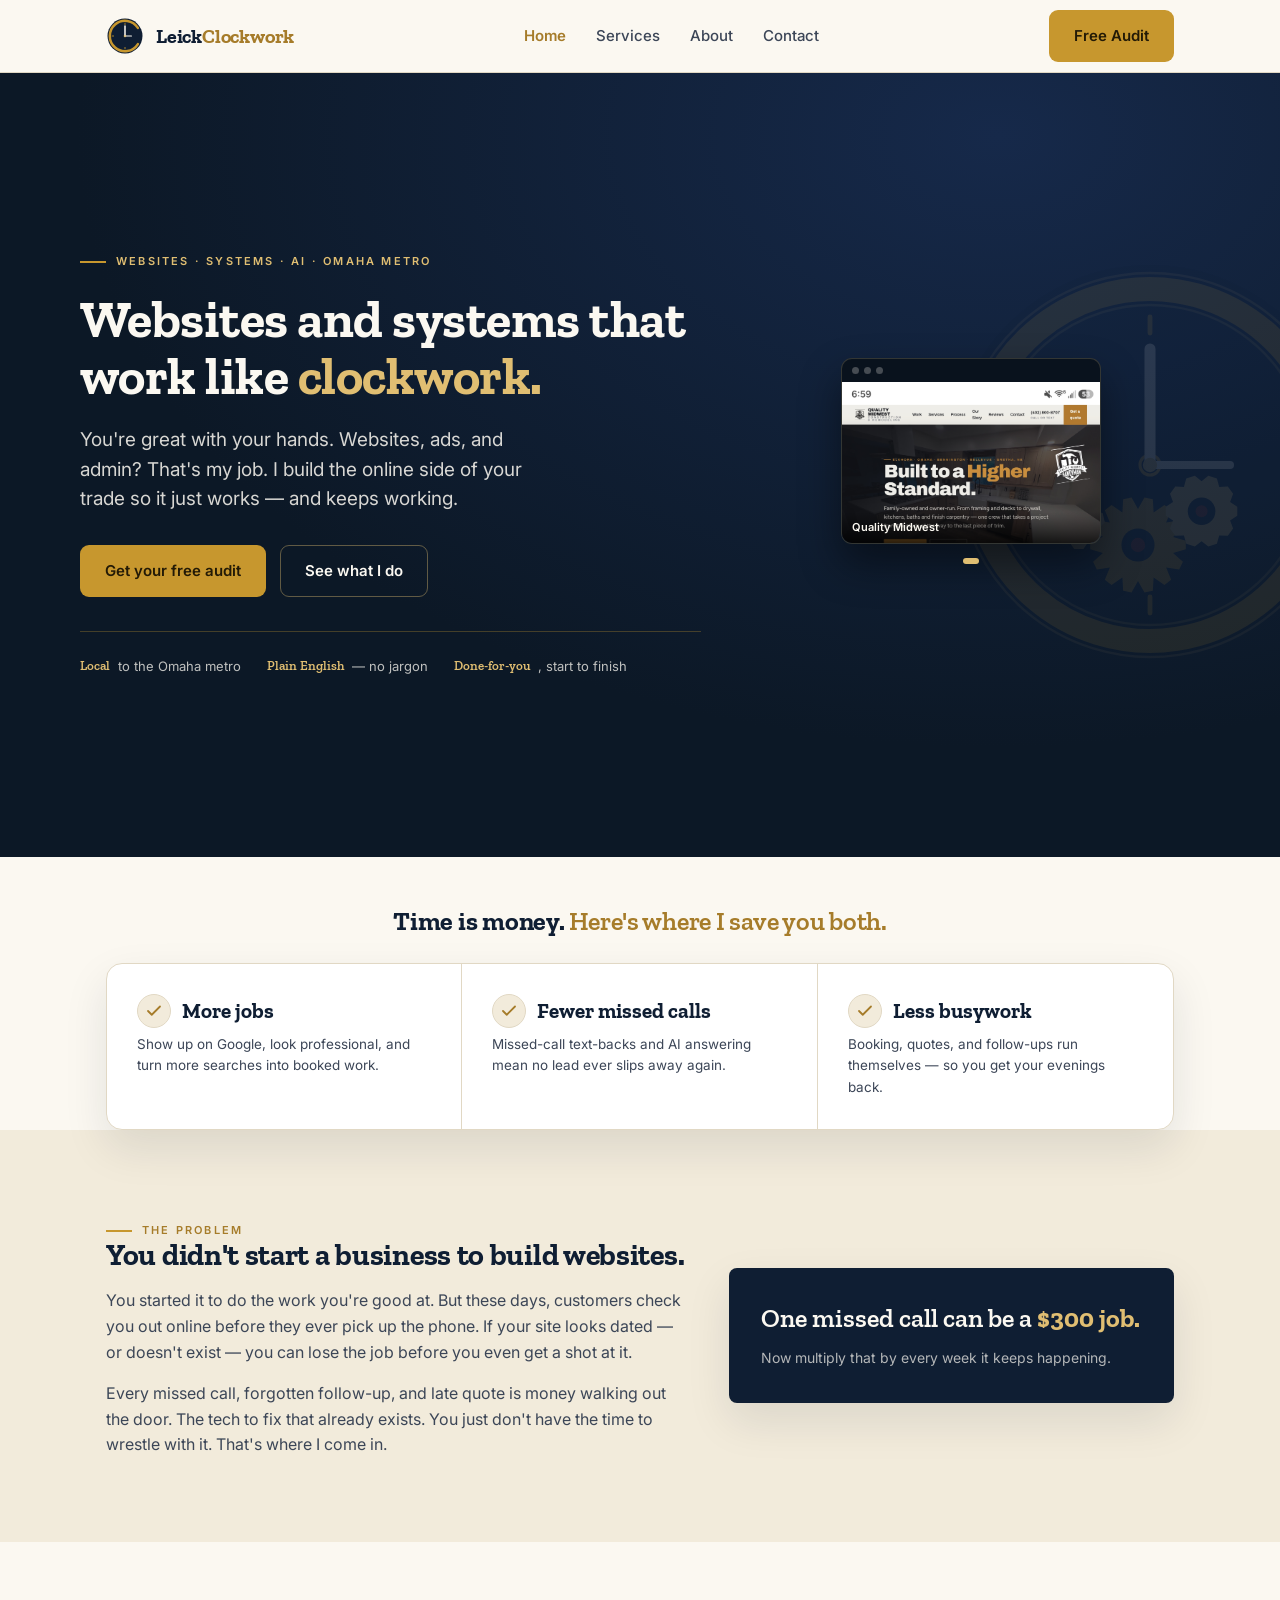
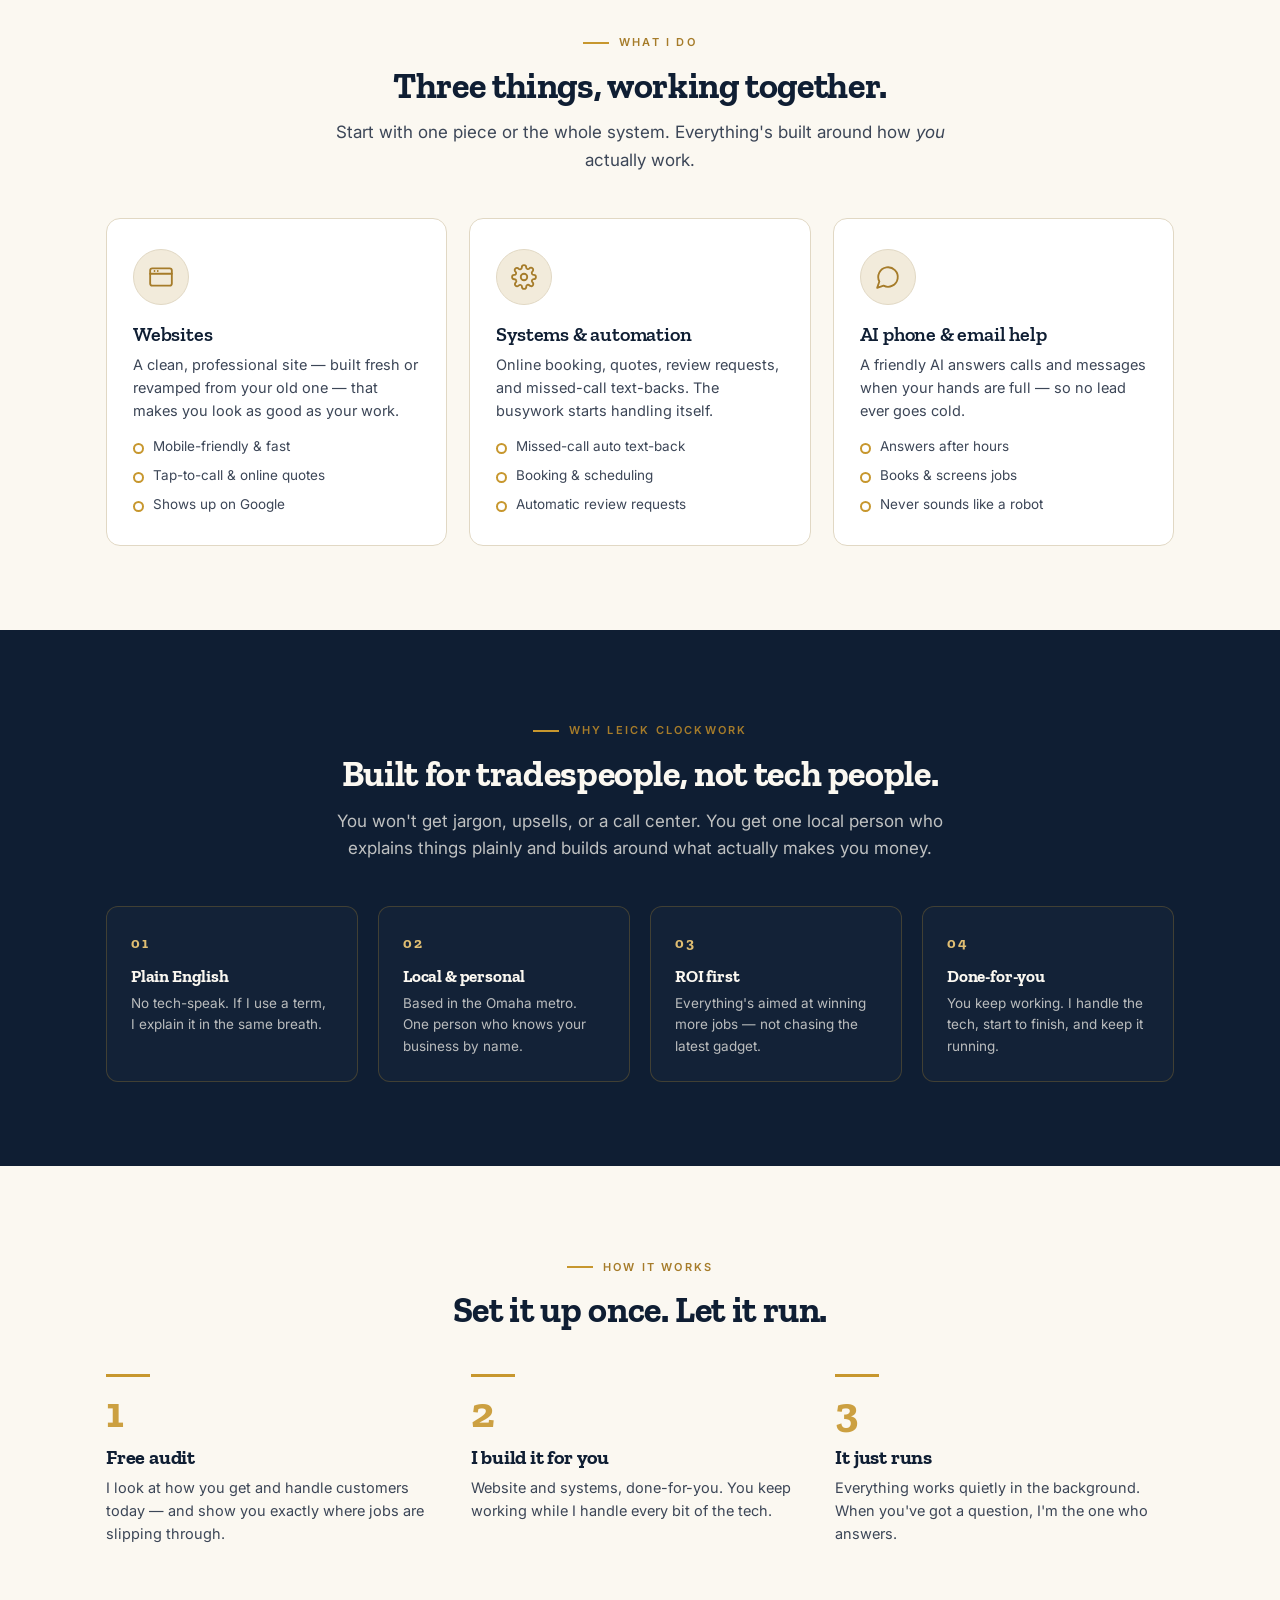
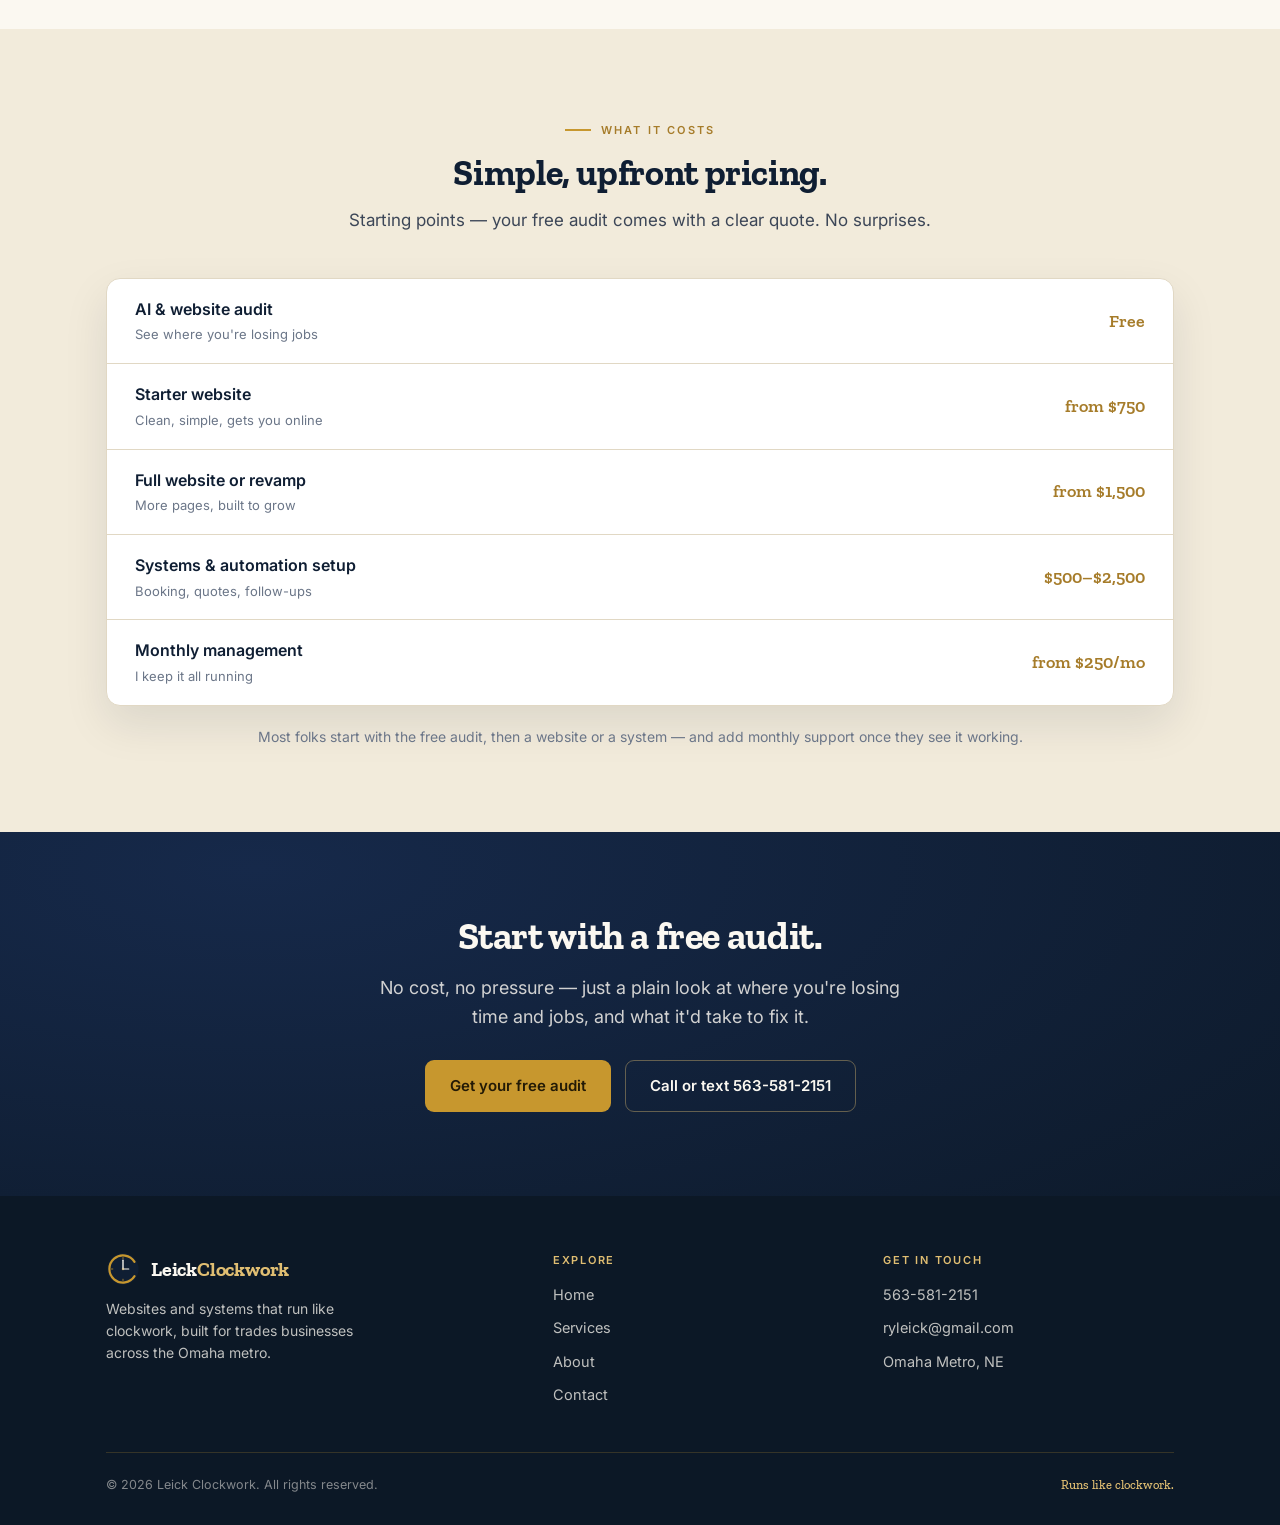
==== index.html @ 8d9da6e0 "Add hero portfolio carousel showcasing client sites" ====
<!DOCTYPE html>
<html lang="en">
<head>
<meta charset="UTF-8">
<meta name="viewport" content="width=device-width, initial-scale=1.0">
<title>Leick Clockwork — Websites & systems that run like clockwork | Omaha</title>
<meta name="description" content="Leick Clockwork builds and revamps websites and sets up simple systems that streamline how trades businesses run — so everything just works. Serving the Omaha metro.">
<link rel="preconnect" href="https://fonts.googleapis.com">
<link rel="preconnect" href="https://fonts.gstatic.com" crossorigin>
<link href="https://fonts.googleapis.com/css2?family=Zilla+Slab:wght@400;500;600;700&family=Inter:wght@400;500;600;700&display=swap" rel="stylesheet">
<link rel="icon" type="image/svg+xml" href="favicon.svg">
<link rel="stylesheet" href="styles.css">
</head>
<body>

<!-- HEADER -->
<header class="site-header">
  <div class="container nav">
    <a class="brand" href="index.html">
      <span data-logo="icon" data-size="38"></span>
      <span class="bname">Leick<em>Clockwork</em></span>
    </a>
    <nav class="nav-links">
      <a href="index.html" class="active">Home</a>
      <a href="services.html">Services</a>
      <a href="about.html">About</a>
      <a href="contact.html">Contact</a>
    </nav>
    <div class="nav-cta">
      <a href="contact.html" class="btn btn-brass">Free Audit</a>
      <button class="nav-toggle" aria-label="Menu"><span></span><span></span><span></span></button>
    </div>
  </div>
</header>

<!-- HERO -->
<section class="hero">
  <div class="bg-emblem" data-logo="emblem" data-size="440" data-spin></div>
  <div class="container hero-inner">
    <div class="hero-text">
      <span class="eyebrow">Websites · Systems · AI · Omaha Metro</span>
      <h1>Websites and systems that work like <b>clockwork.</b></h1>
      <p class="sub">You're great with your hands. Websites, ads, and admin? That's my job. I build the online side of your trade so it just works — and keeps working.</p>
      <div class="hero-cta">
        <a href="contact.html" class="btn btn-brass">Get your free audit</a>
        <a href="services.html" class="btn btn-ghost-lt">See what I do</a>
      </div>
      <div class="trust">
        <span class="t"><b>Local</b> to the Omaha metro</span>
        <span class="t"><b>Plain English</b> — no jargon</span>
        <span class="t"><b>Done-for-you</b>, start to finish</span>
      </div>
    </div>
    <div class="hero-visual">
      <div class="portfolio" id="portfolio">
        <div class="portfolio-frame">
          <div class="portfolio-bar"><i></i><i></i><i></i></div>
          <div class="portfolio-slides"></div>
        </div>
        <div class="portfolio-dots"></div>
      </div>
    </div>
  </div>
</section>

<!-- BENEFIT STRIP -->
<section class="benefits">
  <div class="container">
    <p class="benefits-tagline reveal">Time is money.<span> Here's where I save you both.</span></p>
    <div class="band reveal">
      <div class="benefit">
        <div class="bh"><span class="bi" data-ico="check"></span>More jobs</div>
        <p>Show up on Google, look professional, and turn more searches into booked work.</p>
      </div>
      <div class="benefit">
        <div class="bh"><span class="bi" data-ico="check"></span>Fewer missed calls</div>
        <p>Missed-call text-backs and AI answering mean no lead ever slips away again.</p>
      </div>
      <div class="benefit">
        <div class="bh"><span class="bi" data-ico="check"></span>Less busywork</div>
        <p>Booking, quotes, and follow-ups run themselves — so you get your evenings back.</p>
      </div>
    </div>
  </div>
</section>

<!-- PROBLEM -->
<section class="problem">
  <div class="container row">
    <div class="reveal">
      <span class="eyebrow">The problem</span>
      <h2>You didn't start a business to build websites.</h2>
      <p>You started it to do the work you're good at. But these days, customers check you out online before they ever pick up the phone. If your site looks dated — or doesn't exist — you can lose the job before you even get a shot at it.</p>
      <p>Every missed call, forgotten follow-up, and late quote is money walking out the door. The tech to fix that already exists. You just don't have the time to wrestle with it. That's where I come in.</p>
    </div>
    <div class="pull reveal">
      <div class="q">One missed call can be a <b>$300 job.</b></div>
      <div class="sub">Now multiply that by every week it keeps happening.</div>
    </div>
  </div>
</section>

<!-- SERVICES -->
<section>
  <div class="container">
    <div class="section-head center reveal">
      <span class="eyebrow">What I do</span>
      <h2>Three things, working together.</h2>
      <p>Start with one piece or the whole system. Everything's built around how <em>you</em> actually work.</p>
    </div>
    <div class="cards">
      <div class="card reveal">
        <div class="ico" data-ico="web"></div>
        <h3>Websites</h3>
        <p>A clean, professional site — built fresh or revamped from your old one — that makes you look as good as your work.</p>
        <ul><li>Mobile-friendly &amp; fast</li><li>Tap-to-call &amp; online quotes</li><li>Shows up on Google</li></ul>
      </div>
      <div class="card reveal">
        <div class="ico" data-ico="gear"></div>
        <h3>Systems &amp; automation</h3>
        <p>Online booking, quotes, review requests, and missed-call text-backs. The busywork starts handling itself.</p>
        <ul><li>Missed-call auto text-back</li><li>Booking &amp; scheduling</li><li>Automatic review requests</li></ul>
      </div>
      <div class="card reveal">
        <div class="ico" data-ico="chat"></div>
        <h3>AI phone &amp; email help</h3>
        <p>A friendly AI answers calls and messages when your hands are full — so no lead ever goes cold.</p>
        <ul><li>Answers after hours</li><li>Books &amp; screens jobs</li><li>Never sounds like a robot</li></ul>
      </div>
    </div>
  </div>
</section>

<!-- WHY -->
<section class="why">
  <div class="container">
    <div class="section-head center reveal">
      <span class="eyebrow">Why Leick Clockwork</span>
      <h2>Built for tradespeople, not tech people.</h2>
      <p>You won't get jargon, upsells, or a call center. You get one local person who explains things plainly and builds around what actually makes you money.</p>
    </div>
    <div class="why-grid">
      <div class="why-item reveal"><div class="n">01</div><h4>Plain English</h4><p>No tech-speak. If I use a term, I explain it in the same breath.</p></div>
      <div class="why-item reveal"><div class="n">02</div><h4>Local &amp; personal</h4><p>Based in the Omaha metro. One person who knows your business by name.</p></div>
      <div class="why-item reveal"><div class="n">03</div><h4>ROI first</h4><p>Everything's aimed at winning more jobs — not chasing the latest gadget.</p></div>
      <div class="why-item reveal"><div class="n">04</div><h4>Done-for-you</h4><p>You keep working. I handle the tech, start to finish, and keep it running.</p></div>
    </div>
  </div>
</section>

<!-- HOW IT WORKS -->
<section>
  <div class="container">
    <div class="section-head center reveal">
      <span class="eyebrow">How it works</span>
      <h2>Set it up once. Let it run.</h2>
    </div>
    <div class="steps">
      <div class="step reveal"><div class="n">1</div><h3>Free audit</h3><p>I look at how you get and handle customers today — and show you exactly where jobs are slipping through.</p></div>
      <div class="step reveal"><div class="n">2</div><h3>I build it for you</h3><p>Website and systems, done-for-you. You keep working while I handle every bit of the tech.</p></div>
      <div class="step reveal"><div class="n">3</div><h3>It just runs</h3><p>Everything works quietly in the background. When you've got a question, I'm the one who answers.</p></div>
    </div>
  </div>
</section>

<!-- PRICING TEASER -->
<section class="pricing">
  <div class="container">
    <div class="section-head center reveal">
      <span class="eyebrow">What it costs</span>
      <h2>Simple, upfront pricing.</h2>
      <p>Starting points — your free audit comes with a clear quote. No surprises.</p>
    </div>
    <div class="price-table reveal">
      <div class="price-row"><div class="pl">AI &amp; website audit<small>See where you're losing jobs</small></div><div class="pr free">Free</div></div>
      <div class="price-row"><div class="pl">Starter website<small>Clean, simple, gets you online</small></div><div class="pr">from $750</div></div>
      <div class="price-row"><div class="pl">Full website or revamp<small>More pages, built to grow</small></div><div class="pr">from $1,500</div></div>
      <div class="price-row"><div class="pl">Systems &amp; automation setup<small>Booking, quotes, follow-ups</small></div><div class="pr">$500–$2,500</div></div>
      <div class="price-row"><div class="pl">Monthly management<small>I keep it all running</small></div><div class="pr">from $250/mo</div></div>
    </div>
    <p class="price-note">Most folks start with the free audit, then a website or a system — and add monthly support once they see it working.</p>
  </div>
</section>

<!-- CTA -->
<section class="cta-band">
  <div class="container">
    <h2>Start with a free audit.</h2>
    <p>No cost, no pressure — just a plain look at where you're losing time and jobs, and what it'd take to fix it.</p>
    <div class="btns">
      <a href="contact.html" class="btn btn-brass">Get your free audit</a>
      <a href="tel:5635812151" class="btn btn-ghost-lt">Call or text 563-581-2151</a>
    </div>
  </div>
</section>

<!-- FOOTER -->
<footer class="site-footer">
  <div class="container">
    <div class="footer-top">
      <div class="footer-brand">
        <div class="brand" style="gap:11px;"><span data-logo="icon" data-size="34"></span><span class="bname">Leick<em>Clockwork</em></span></div>
        <p>Websites and systems that run like clockwork, built for trades businesses across the Omaha metro.</p>
      </div>
      <div class="footer-col">
        <h5>Explore</h5>
        <a href="index.html">Home</a>
        <a href="services.html">Services</a>
        <a href="about.html">About</a>
        <a href="contact.html">Contact</a>
      </div>
      <div class="footer-col">
        <h5>Get in touch</h5>
        <a href="tel:5635812151">563-581-2151</a>
        <a href="mailto:ryleick@gmail.com">ryleick@gmail.com</a>
        <span class="fi">Omaha Metro, NE</span>
      </div>
    </div>
    <div class="footer-bottom">
      <span>© <span data-year></span> Leick Clockwork. All rights reserved.</span>
      <span class="tag">Runs like clockwork.</span>
    </div>
  </div>
</footer>

<script src="portfolio/portfolio-data.js"></script>
<script src="portfolio.js"></script>
<script src="brand.js"></script>
</body>
</html>
---- styles.css ----
/* ============================================================
   Leick Clockwork — site styles
   Navy + brass, watchmaking-inspired, warm and clear for trades
   ============================================================ */
:root{
  --ink:#0F1E33; --ink-2:#16294A; --ink-3:#0C1826;
  --brass:#C7972E; --brass-lt:#E0BE72; --brass-deep:#A67C2A;
  --paper:#FBF8F1; --paper-2:#F2EBDB; --paper-3:#EFE7D6;
  --line:#E1D8C4; --slate:#3C4657; --slate-2:#6B7688; --jewel:#8A2F2A;
  --maxw:1120px;
  --shadow:0 18px 44px rgba(15,30,51,.10);
}
*{box-sizing:border-box;margin:0;padding:0;}
html{scroll-behavior:smooth;}
body{
  font-family:'Inter',system-ui,-apple-system,sans-serif;
  color:var(--ink); background:var(--paper);
  -webkit-font-smoothing:antialiased; line-height:1.6;
}
a{color:inherit;text-decoration:none;}
img,svg{display:block;}
.container{max-width:var(--maxw);margin:0 auto;padding:0 26px;}

/* ---------- type ---------- */
h1,h2,h3,h4{font-family:'Zilla Slab',serif;letter-spacing:-.01em;line-height:1.1;color:var(--ink);}
.eyebrow{font-size:11px;font-weight:600;letter-spacing:.2em;text-transform:uppercase;color:var(--brass-deep);
  display:inline-flex;align-items:center;gap:10px;}
.eyebrow::before{content:"";width:26px;height:2px;background:var(--brass);}
.lead{font-size:18px;line-height:1.6;color:var(--slate);}

/* ---------- buttons ---------- */
.btn{display:inline-flex;align-items:center;gap:9px;font-family:'Inter',sans-serif;font-weight:600;font-size:15px;
  padding:13px 24px;border-radius:9px;cursor:pointer;border:1.5px solid transparent;transition:.16s;white-space:nowrap;}
.btn-brass{background:var(--brass);color:#231a06;}
.btn-brass:hover{background:var(--brass-lt);transform:translateY(-1px);}
.btn-ink{background:var(--ink);color:var(--paper);}
.btn-ink:hover{background:var(--ink-2);transform:translateY(-1px);}
.btn-ghost{background:transparent;border-color:var(--line);color:var(--ink);}
.btn-ghost:hover{border-color:var(--brass);color:var(--brass-deep);}
.btn-ghost-lt{background:transparent;border-color:rgba(224,190,114,.4);color:var(--paper);}
.btn-ghost-lt:hover{border-color:var(--brass);color:var(--brass-lt);}

/* ---------- header ---------- */
.site-header{position:sticky;top:0;z-index:100;background:rgba(251,248,241,.92);backdrop-filter:blur(10px);
  border-bottom:1px solid var(--line);}
.nav{display:flex;align-items:center;justify-content:space-between;height:72px;}
.brand{display:flex;align-items:center;gap:12px;}
.brand .bname{font-family:'Zilla Slab',serif;font-weight:700;font-size:20px;line-height:1;letter-spacing:-.01em;}
.brand .bname em{font-style:normal;color:var(--brass-deep);}
.nav-links{display:flex;align-items:center;gap:30px;}
.nav-links a{font-size:15px;font-weight:500;color:var(--slate);transition:.15s;}
.nav-links a:hover,.nav-links a.active{color:var(--ink);}
.nav-links a.active{color:var(--brass-deep);font-weight:600;}
.nav-cta{display:flex;align-items:center;gap:14px;}
.nav-toggle{display:none;background:none;border:none;cursor:pointer;padding:8px;}
.nav-toggle span{display:block;width:22px;height:2px;background:var(--ink);margin:4px 0;transition:.2s;}

/* ---------- hero ---------- */
.hero{background:radial-gradient(120% 130% at 78% 8%,var(--ink-2) 0%,var(--ink-3) 60%);color:var(--paper);position:relative;overflow:hidden;}
.hero .bg-emblem{position:absolute;right:-90px;top:50%;transform:translateY(-50%);opacity:.10;pointer-events:none;}
.hero-inner{position:relative;z-index:2;display:grid;grid-template-columns:1.15fr .85fr;gap:40px;align-items:center;
  padding:88px 0 96px;}
.hero .eyebrow{color:var(--brass-lt);}
.hero .eyebrow::before{background:var(--brass);}
.hero h1{color:var(--paper);font-size:52px;font-weight:700;margin:20px 0 0;}
.hero h1 b{color:var(--brass-lt);font-weight:700;}
.hero p.sub{font-size:19px;color:rgba(251,248,241,.85);margin-top:20px;max-width:460px;line-height:1.55;}
.hero .hero-cta{display:flex;gap:14px;margin-top:32px;flex-wrap:wrap;}
.hero .hero-visual{display:flex;justify-content:center;align-items:center;}
.hero .hero-visual .em{filter:drop-shadow(0 20px 40px rgba(0,0,0,.5));}
.hero .trust{margin-top:34px;display:flex;gap:26px;flex-wrap:wrap;padding-top:24px;border-top:1px solid rgba(199,151,46,.3);}
.hero .trust .t{font-size:13px;color:rgba(251,248,241,.75);display:flex;align-items:center;gap:8px;}
.hero .trust .t b{color:var(--brass-lt);font-family:'Zilla Slab',serif;font-weight:600;}

/* ---------- hero portfolio carousel ---------- */
.hero .portfolio{width:100%;max-width:260px;}
.hero .portfolio-frame{background:var(--ink-3);border-radius:11px;overflow:hidden;
  box-shadow:0 20px 40px rgba(0,0,0,.45);border:1px solid rgba(224,190,114,.18);}
.hero .portfolio-bar{display:flex;gap:5px;padding:8px 10px;background:rgba(0,0,0,.25);}
.hero .portfolio-bar i{width:7px;height:7px;border-radius:50%;background:rgba(251,248,241,.25);}
.hero .portfolio-slides{position:relative;aspect-ratio:16/10;background:var(--ink-2);}
.hero .portfolio-slide{position:absolute;inset:0;opacity:0;transition:opacity .9s ease;}
.hero .portfolio-slide.active{opacity:1;}
.hero .portfolio-slide img{width:100%;height:100%;object-fit:cover;object-position:top;}
.hero .portfolio-slide .ps-cap{position:absolute;left:0;right:0;bottom:0;padding:7px 10px;
  background:linear-gradient(0deg,rgba(0,0,0,.75),transparent);font-size:11px;color:var(--paper);font-weight:600;}
.hero .portfolio-empty{display:flex;align-items:center;justify-content:center;height:100%;}
.hero .portfolio-dots{display:flex;justify-content:center;gap:7px;margin-top:14px;}
.hero .portfolio-dots button{width:6px;height:6px;border-radius:50%;background:rgba(251,248,241,.3);
  border:none;cursor:pointer;padding:0;transition:.2s;}
.hero .portfolio-dots button.active{background:var(--brass-lt);width:16px;border-radius:4px;}

/* ---------- sections ---------- */
section{padding:84px 0;}
.section-head{max-width:640px;margin-bottom:44px;}
.section-head.center{margin-left:auto;margin-right:auto;text-align:center;}
.section-head h2{font-size:36px;font-weight:700;margin-top:14px;}
.section-head p{margin-top:14px;font-size:17px;color:var(--slate);}
.tick-rule{height:2px;width:100%;background:linear-gradient(90deg,var(--brass) 0 44px,var(--line) 44px);}

/* benefit strip */
.benefits{background:var(--paper);padding:44px 0 0;}
.benefits-tagline{text-align:center;font-family:'Zilla Slab',serif;font-size:26px;font-weight:700;
  color:var(--ink);margin:0 0 20px;letter-spacing:-.01em;}
.benefits-tagline span{color:var(--brass-deep);font-weight:600;}
@media(max-width:920px){.benefits-tagline{font-size:22px;}
  .benefits-tagline span{display:block;font-size:16px;margin-top:4px;}}
.benefits .band{background:#fff;border:1px solid var(--line);border-radius:16px;box-shadow:var(--shadow);
  position:relative;z-index:5;display:grid;grid-template-columns:repeat(3,1fr);overflow:hidden;}
.benefit{padding:30px 30px;display:flex;flex-direction:column;gap:6px;border-right:1px solid var(--line);}
.benefit:last-child{border-right:none;}
.benefit .bh{font-family:'Zilla Slab',serif;font-size:21px;font-weight:700;color:var(--ink);display:flex;align-items:center;gap:11px;}
.benefit .bh .bi{width:34px;height:34px;border-radius:50%;background:var(--paper-2);border:1px solid var(--line);
  display:flex;align-items:center;justify-content:center;color:var(--brass-deep);flex:none;}
.benefit p{font-size:13.5px;color:var(--slate);margin:0;}
@media (max-width:920px){.benefits .band{grid-template-columns:1fr;}
  .benefit{border-right:none;border-bottom:1px solid var(--line);}
  .benefit:last-child{border-bottom:none;}}

/* problem strip */
.problem{background:var(--paper-2);}
.problem .row{display:grid;grid-template-columns:1.3fr 1fr;gap:44px;align-items:center;}
.problem h2{font-size:30px;}
.problem p{margin-top:16px;color:var(--slate);font-size:16px;}
.pull{background:var(--ink);color:var(--paper);border-radius:8px;padding:34px 32px;position:relative;box-shadow:var(--shadow);}
.pull .q{font-family:'Zilla Slab',serif;font-size:26px;font-weight:600;line-height:1.25;}
.pull .q b{color:var(--brass-lt);}
.pull .sub{margin-top:12px;font-size:14px;color:rgba(251,248,241,.7);}

/* service cards */
.cards{display:grid;grid-template-columns:repeat(3,1fr);gap:22px;}
.card{background:#fff;border:1px solid var(--line);border-radius:14px;padding:30px 26px;transition:.18s;position:relative;overflow:hidden;}
.card:hover{transform:translateY(-3px);box-shadow:var(--shadow);border-color:var(--paper-3);}
.card .ico{width:56px;height:56px;border-radius:50%;background:var(--paper-2);border:1px solid var(--line);
  display:flex;align-items:center;justify-content:center;color:var(--brass-deep);margin-bottom:18px;}
.card h3{font-size:20px;font-weight:600;margin-bottom:8px;}
.card p{font-size:14.5px;color:var(--slate);}
.card ul{list-style:none;margin-top:14px;display:flex;flex-direction:column;gap:7px;}
.card li{font-size:13.5px;color:var(--slate);padding-left:20px;position:relative;}
.card li::before{content:"";position:absolute;left:0;top:7px;width:7px;height:7px;border-radius:50%;border:2px solid var(--brass);}

/* why / steps */
.why{background:var(--ink);color:var(--paper);}
.why .section-head h2{color:var(--paper);}
.why .section-head p{color:rgba(251,248,241,.75);}
.why-grid{display:grid;grid-template-columns:repeat(4,1fr);gap:20px;}
.why-item{padding:24px;border:1px solid rgba(199,151,46,.25);border-radius:12px;background:rgba(255,255,255,.02);}
.why-item .n{font-family:'Zilla Slab',serif;font-size:15px;font-weight:700;color:var(--brass-lt);letter-spacing:.1em;}
.why-item h4{color:var(--paper);font-size:17px;margin:12px 0 7px;}
.why-item p{font-size:13.5px;color:rgba(251,248,241,.72);}

.steps{display:grid;grid-template-columns:repeat(3,1fr);gap:26px;counter-reset:s;}
.step{position:relative;padding-top:16px;}
.step .n{font-family:'Zilla Slab',serif;font-size:44px;font-weight:700;color:var(--brass);line-height:1;opacity:.9;}
.step h3{font-size:20px;margin:12px 0 8px;}
.step p{font-size:14.5px;color:var(--slate);}
.step::before{content:"";position:absolute;top:0;left:0;width:44px;height:3px;background:var(--brass);}

/* pricing */
.pricing{background:var(--paper-2);}
.price-table{background:#fff;border:1px solid var(--line);border-radius:14px;overflow:hidden;box-shadow:var(--shadow);}
.price-row{display:flex;justify-content:space-between;align-items:center;gap:20px;padding:18px 28px;border-bottom:1px solid var(--line);}
.price-row:last-child{border-bottom:none;}
.price-row .pl{font-size:16px;font-weight:600;color:var(--ink);}
.price-row .pl small{display:block;font-weight:400;color:var(--slate-2);font-size:13px;margin-top:2px;}
.price-row .pr{font-family:'Zilla Slab',serif;font-weight:600;font-size:18px;color:var(--brass-deep);white-space:nowrap;}
.price-row .pr.free{color:var(--brass-deep);}
.price-note{text-align:center;margin-top:20px;font-size:14px;color:var(--slate-2);}

/* CTA band */
.cta-band{background:radial-gradient(120% 160% at 20% 10%,var(--ink-2),var(--ink-3));color:var(--paper);text-align:center;}
.cta-band h2{color:var(--paper);font-size:38px;font-weight:700;}
.cta-band p{margin:16px auto 28px;font-size:18px;color:rgba(251,248,241,.82);max-width:520px;}
.cta-band .btns{display:flex;gap:14px;justify-content:center;flex-wrap:wrap;}

/* generic page hero (inner pages) */
.page-hero{background:radial-gradient(120% 150% at 85% 0%,var(--ink-2),var(--ink-3));color:var(--paper);padding:70px 0 60px;}
.page-hero .eyebrow{color:var(--brass-lt);} .page-hero .eyebrow::before{background:var(--brass);}
.page-hero h1{color:var(--paper);font-size:44px;font-weight:700;margin-top:16px;}
.page-hero p{margin-top:16px;font-size:18px;color:rgba(251,248,241,.82);max-width:560px;}

/* service detail rows */
.svc-detail{display:grid;grid-template-columns:1fr 1fr;gap:44px;align-items:center;padding:50px 0;border-bottom:1px solid var(--line);}
.svc-detail:last-of-type{border-bottom:none;}
.svc-detail.flip .svc-text{order:2;}
.svc-detail .svc-ico{width:64px;height:64px;border-radius:16px;background:var(--paper-2);border:1px solid var(--line);
  display:flex;align-items:center;justify-content:center;color:var(--brass-deep);margin-bottom:20px;}
.svc-detail h2{font-size:28px;margin-bottom:12px;}
.svc-detail p{color:var(--slate);font-size:16px;margin-bottom:14px;}
.svc-detail ul{list-style:none;display:flex;flex-direction:column;gap:10px;}
.svc-detail li{font-size:15px;color:var(--slate);padding-left:26px;position:relative;}
.svc-detail li::before{content:"";position:absolute;left:0;top:8px;width:9px;height:9px;border-radius:50%;background:var(--brass);}
.svc-example{margin-top:16px;padding-top:14px;border-top:1px solid var(--line);font-size:15px;}
.svc-example a{color:var(--brass-deep);font-weight:600;text-decoration:none;}
.svc-example a:hover{text-decoration:underline;}
.svc-visual{background:linear-gradient(160deg,var(--ink-2),var(--ink-3));border-radius:16px;min-height:240px;
  display:flex;align-items:center;justify-content:center;box-shadow:var(--shadow);overflow:hidden;}
.svc-visual .em{opacity:.92;filter:drop-shadow(0 12px 24px rgba(0,0,0,.4));}

/* about */
.about-grid{display:grid;grid-template-columns:.9fr 1.1fr;gap:50px;align-items:start;}
.about-photo{background:linear-gradient(160deg,var(--ink-2),var(--ink-3));border-radius:18px;aspect-ratio:4/5;
  display:flex;flex-direction:column;align-items:center;justify-content:center;gap:18px;color:var(--paper);box-shadow:var(--shadow);padding:30px;text-align:center;overflow:hidden;}
.about-photo .ryan-photo{width:100%;height:100%;object-fit:cover;border-radius:18px;padding:0;margin:-30px;
  max-width:none;}
.about-photo{padding:0;}
.about-photo .ph-note{font-size:12px;color:rgba(251,248,241,.5);letter-spacing:.04em;}
.about-body h2{font-size:30px;margin:0 0 8px;}
.about-body h3{font-size:20px;margin:28px 0 8px;color:var(--ink-2);}
.about-body p{color:var(--slate);font-size:16px;margin-bottom:14px;}
.about-body p b{color:var(--ink);}
.values{display:grid;grid-template-columns:1fr 1fr;gap:16px;margin-top:24px;}
.value{background:var(--paper-2);border:1px solid var(--line);border-radius:12px;padding:20px;}
.value h4{font-size:16px;margin-bottom:6px;display:flex;align-items:center;gap:9px;}
.value h4::before{content:"";width:9px;height:9px;border-radius:50%;background:var(--brass);flex:none;}
.value p{font-size:13.5px;color:var(--slate);margin:0;}

/* contact */
.contact-grid{display:grid;grid-template-columns:1fr 1.05fr;gap:50px;align-items:start;}
.contact-methods{display:flex;flex-direction:column;gap:16px;}
.cm{display:flex;align-items:center;gap:16px;padding:20px 22px;background:#fff;border:1px solid var(--line);border-radius:12px;transition:.16s;}
.cm:hover{border-color:var(--brass);box-shadow:var(--shadow);transform:translateY(-2px);}
.cm .cm-ico{width:46px;height:46px;border-radius:50%;background:var(--paper-2);border:1px solid var(--line);
  display:flex;align-items:center;justify-content:center;color:var(--brass-deep);flex:none;}
.cm .cm-l{font-size:12px;letter-spacing:.12em;text-transform:uppercase;color:var(--slate-2);font-weight:600;}
.cm .cm-v{font-family:'Zilla Slab',serif;font-size:19px;font-weight:600;color:var(--ink);margin-top:2px;}
.form-card{background:#fff;border:1px solid var(--line);border-radius:16px;padding:34px;box-shadow:var(--shadow);}
.form-card h2{font-size:24px;margin-bottom:6px;}
.form-card p.fd{font-size:14.5px;color:var(--slate);margin-bottom:22px;}
.field{margin-bottom:16px;}
.field label{display:block;font-size:13px;font-weight:600;color:var(--ink);margin-bottom:6px;}
.field input,.field textarea{width:100%;font-family:'Inter',sans-serif;font-size:15px;padding:12px 14px;
  border:1.5px solid var(--line);border-radius:9px;background:var(--paper);color:var(--ink);transition:.15s;}
.field input:focus,.field textarea:focus{outline:none;border-color:var(--brass);background:#fff;}
.field textarea{resize:vertical;min-height:110px;line-height:1.5;}
.form-row{display:grid;grid-template-columns:1fr 1fr;gap:16px;}
.hidden{position:absolute;left:-9999px;}

/* footer */
.site-footer{background:var(--ink-3);color:rgba(251,248,241,.75);padding:56px 0 30px;}
.footer-top{display:grid;grid-template-columns:1.4fr 1fr 1fr;gap:40px;padding-bottom:36px;border-bottom:1px solid rgba(199,151,46,.22);}
.footer-brand .bname{font-family:'Zilla Slab',serif;font-weight:700;font-size:20px;color:var(--paper);}
.footer-brand .bname em{font-style:normal;color:var(--brass-lt);}
.footer-brand p{margin-top:12px;font-size:14px;max-width:280px;line-height:1.6;}
.footer-col h5{font-size:11px;letter-spacing:.16em;text-transform:uppercase;color:var(--brass-lt);margin-bottom:14px;font-weight:600;font-family:'Inter',sans-serif;}
.footer-col a,.footer-col .fi{display:block;font-size:14.5px;color:rgba(251,248,241,.75);margin-bottom:10px;transition:.15s;}
.footer-col a:hover{color:var(--brass-lt);}
.footer-bottom{display:flex;justify-content:space-between;align-items:center;padding-top:22px;flex-wrap:wrap;gap:10px;
  font-size:12.5px;color:rgba(251,248,241,.5);}
.footer-bottom .tag{color:var(--brass-lt);font-family:'Zilla Slab',serif;font-weight:500;}

/* reveal animation */
.reveal{opacity:0;transform:translateY(18px);transition:opacity .6s ease,transform .6s ease;}
.reveal.in{opacity:1;transform:none;}
@media (prefers-reduced-motion:reduce){.reveal{opacity:1;transform:none;transition:none;}
  .hero .bg-emblem{animation:none !important;}}
@media (prefers-reduced-motion:no-preference){
  .lc-gearA{animation:lc-spin 12s linear infinite;}
  .lc-gearB{animation:lc-spin-rev 12s linear infinite;}
}
@keyframes lc-spin{to{transform:rotate(360deg);}}
@keyframes lc-spin-rev{to{transform:rotate(-360deg);}}

/* ---------- responsive ---------- */
@media (max-width:920px){
  .hero-inner{grid-template-columns:1fr;gap:20px;padding:64px 0 72px;}
  .hero .hero-visual{display:none;}
  .hero h1{font-size:42px;}
  .cards{grid-template-columns:1fr;}
  .why-grid{grid-template-columns:1fr 1fr;}
  .steps{grid-template-columns:1fr;gap:20px;}
  .problem .row{grid-template-columns:1fr;gap:28px;}
  .svc-detail{grid-template-columns:1fr;gap:24px;padding:38px 0;}
  .svc-detail.flip .svc-text{order:0;}
  .about-grid{grid-template-columns:1fr;gap:30px;}
  .about-photo{aspect-ratio:16/10;max-width:420px;}
  .contact-grid{grid-template-columns:1fr;gap:32px;}
  .footer-top{grid-template-columns:1fr;gap:28px;}
}
@media (max-width:640px){
  .nav-links,.nav-cta .btn{display:none;}
  .nav-toggle{display:block;}
  .nav-links.open{display:flex;position:absolute;top:72px;left:0;right:0;flex-direction:column;background:var(--paper);
    border-bottom:1px solid var(--line);padding:18px 26px;gap:18px;box-shadow:var(--shadow);}
  .nav-links.open .active{color:var(--brass-deep);}
  .hero h1{font-size:34px;} .hero p.sub{font-size:17px;}
  .section-head h2,.cta-band h2,.problem h2{font-size:27px;}
  .why-grid,.values,.form-row{grid-template-columns:1fr;}
  section{padding:60px 0;}
  .price-row{flex-direction:column;align-items:flex-start;gap:6px;}
}
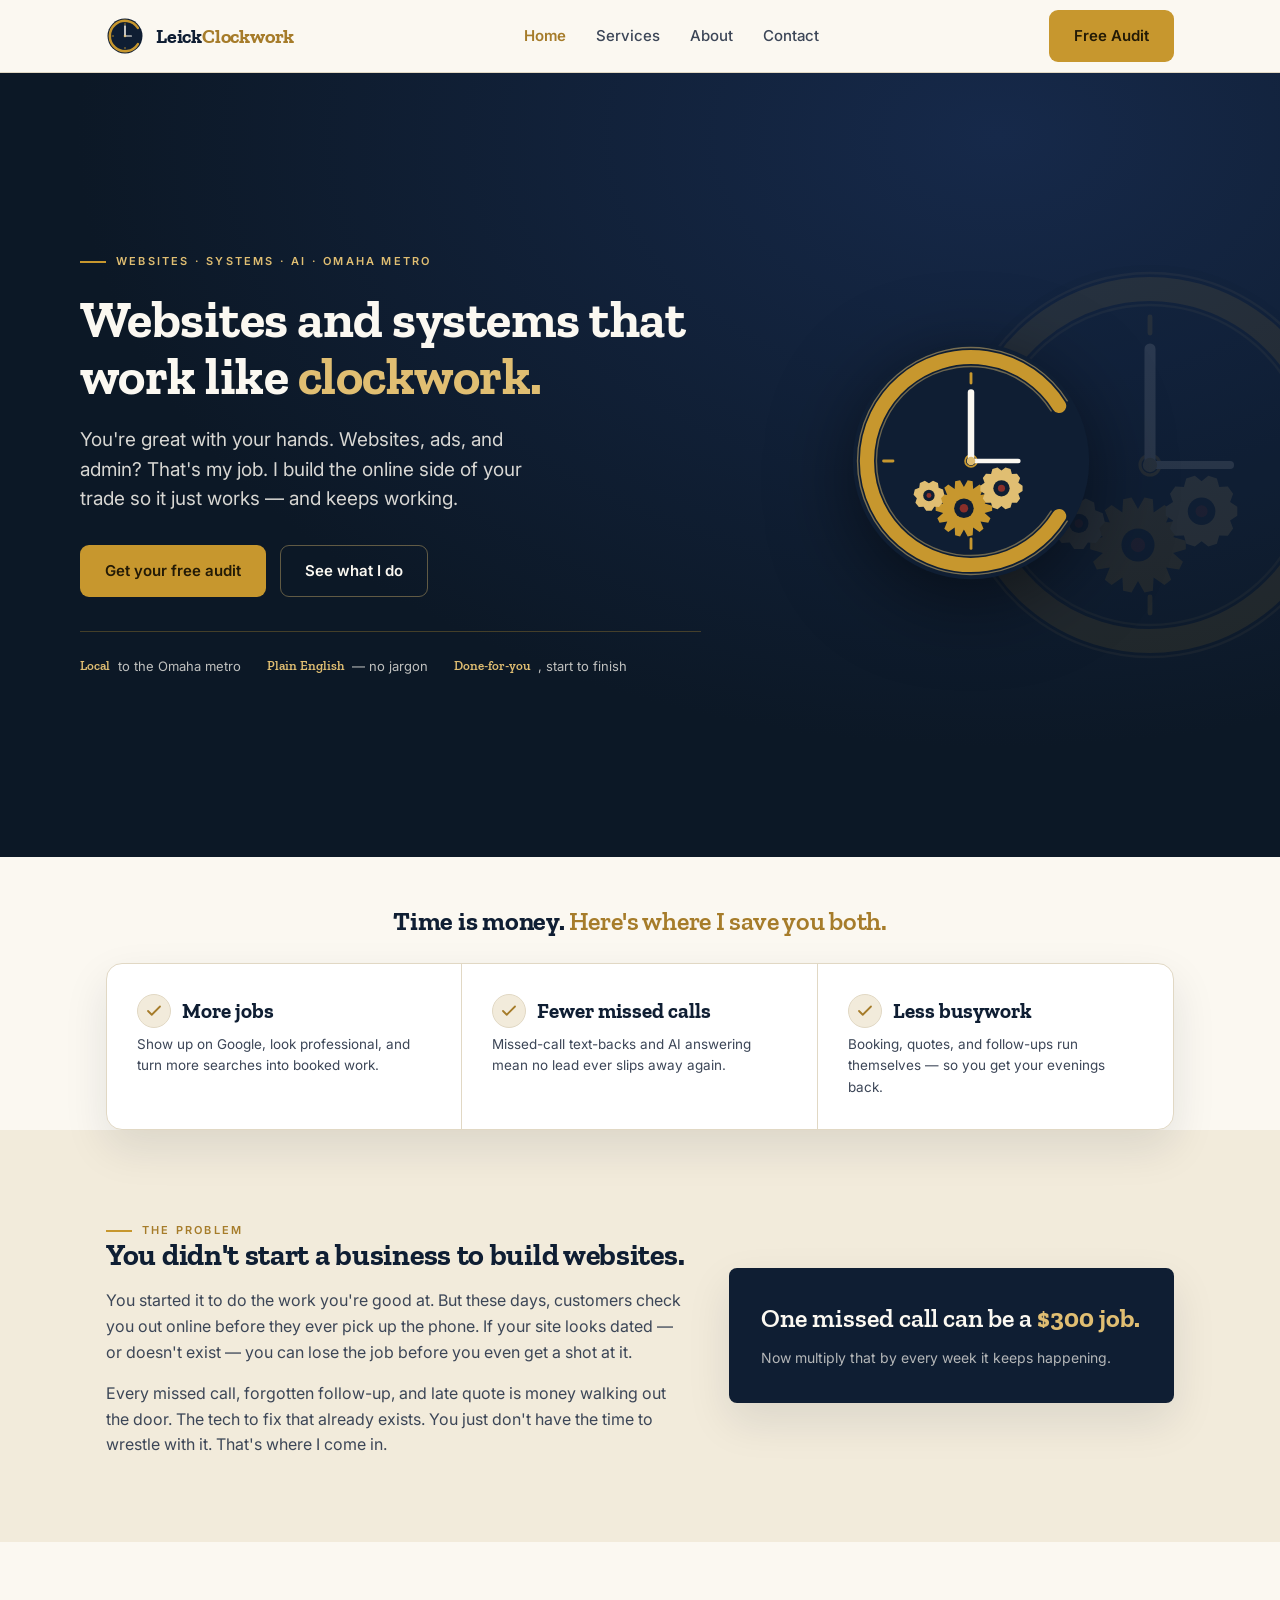
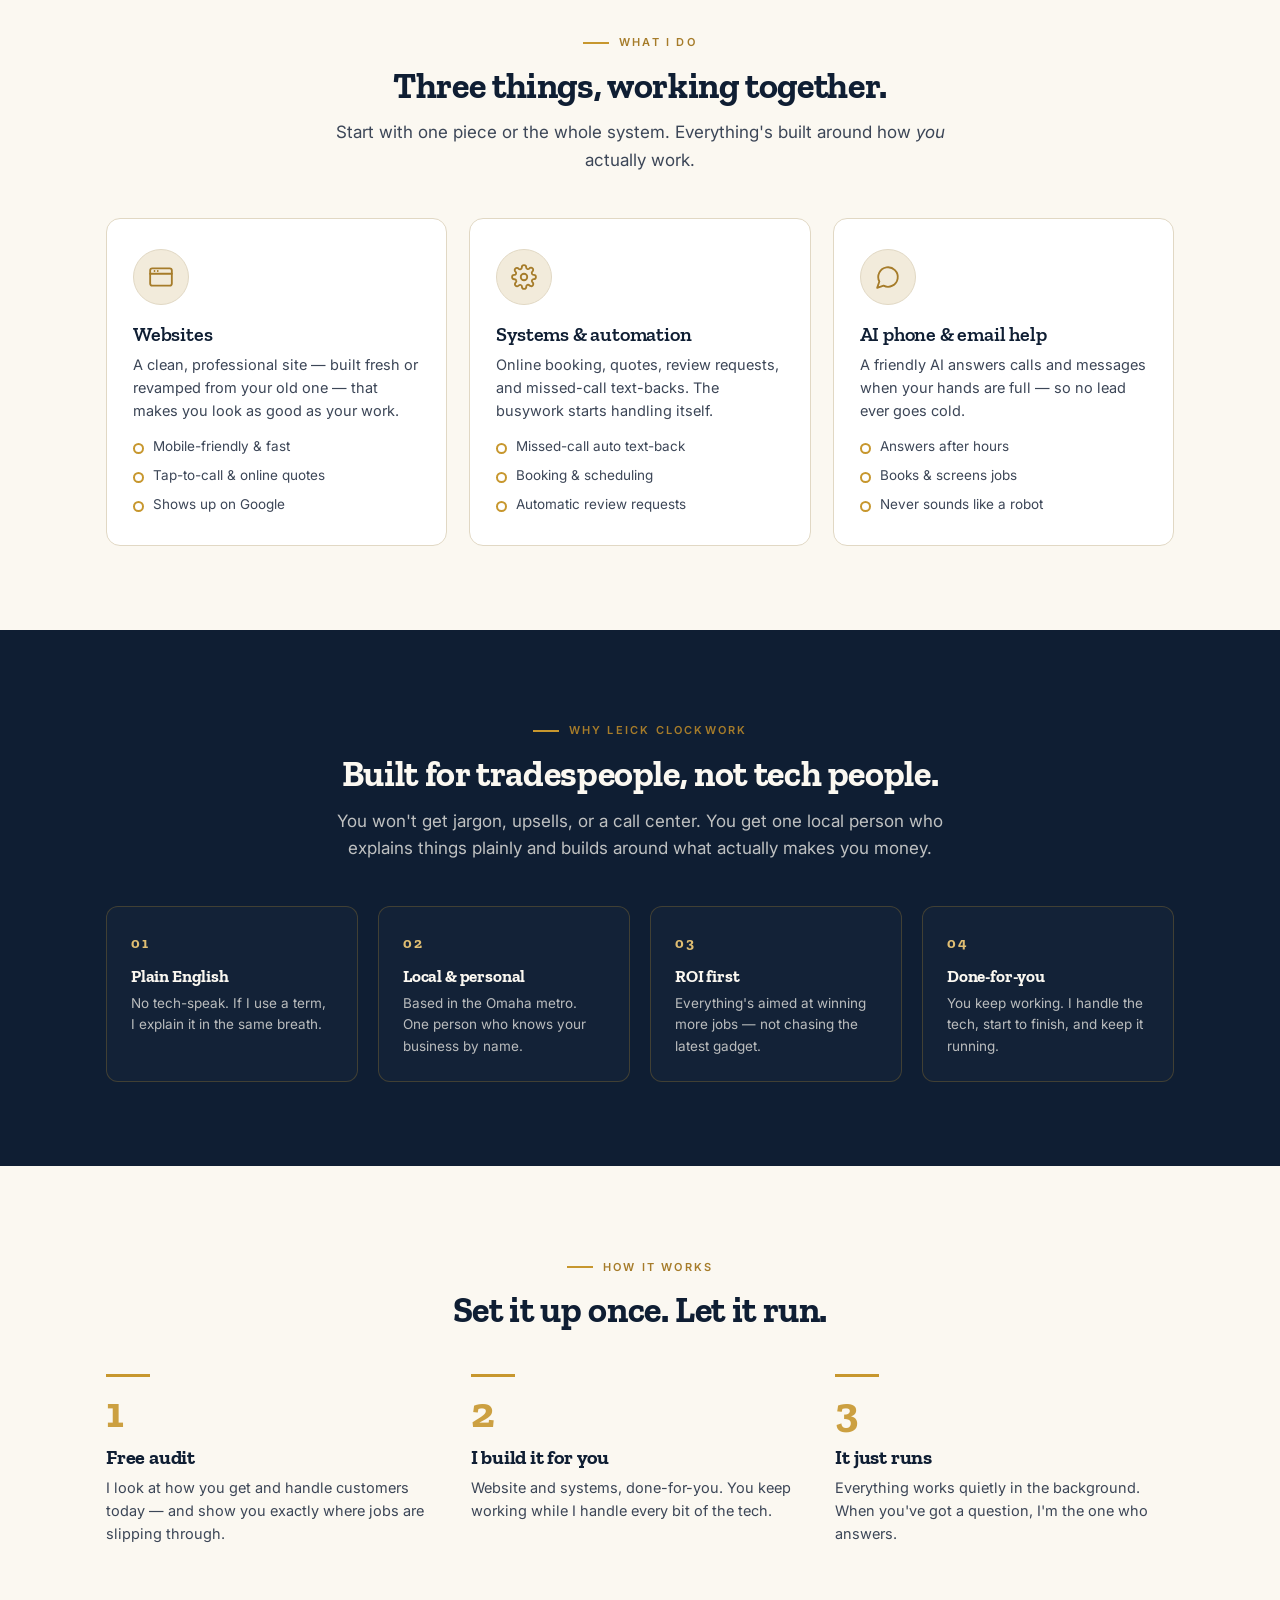
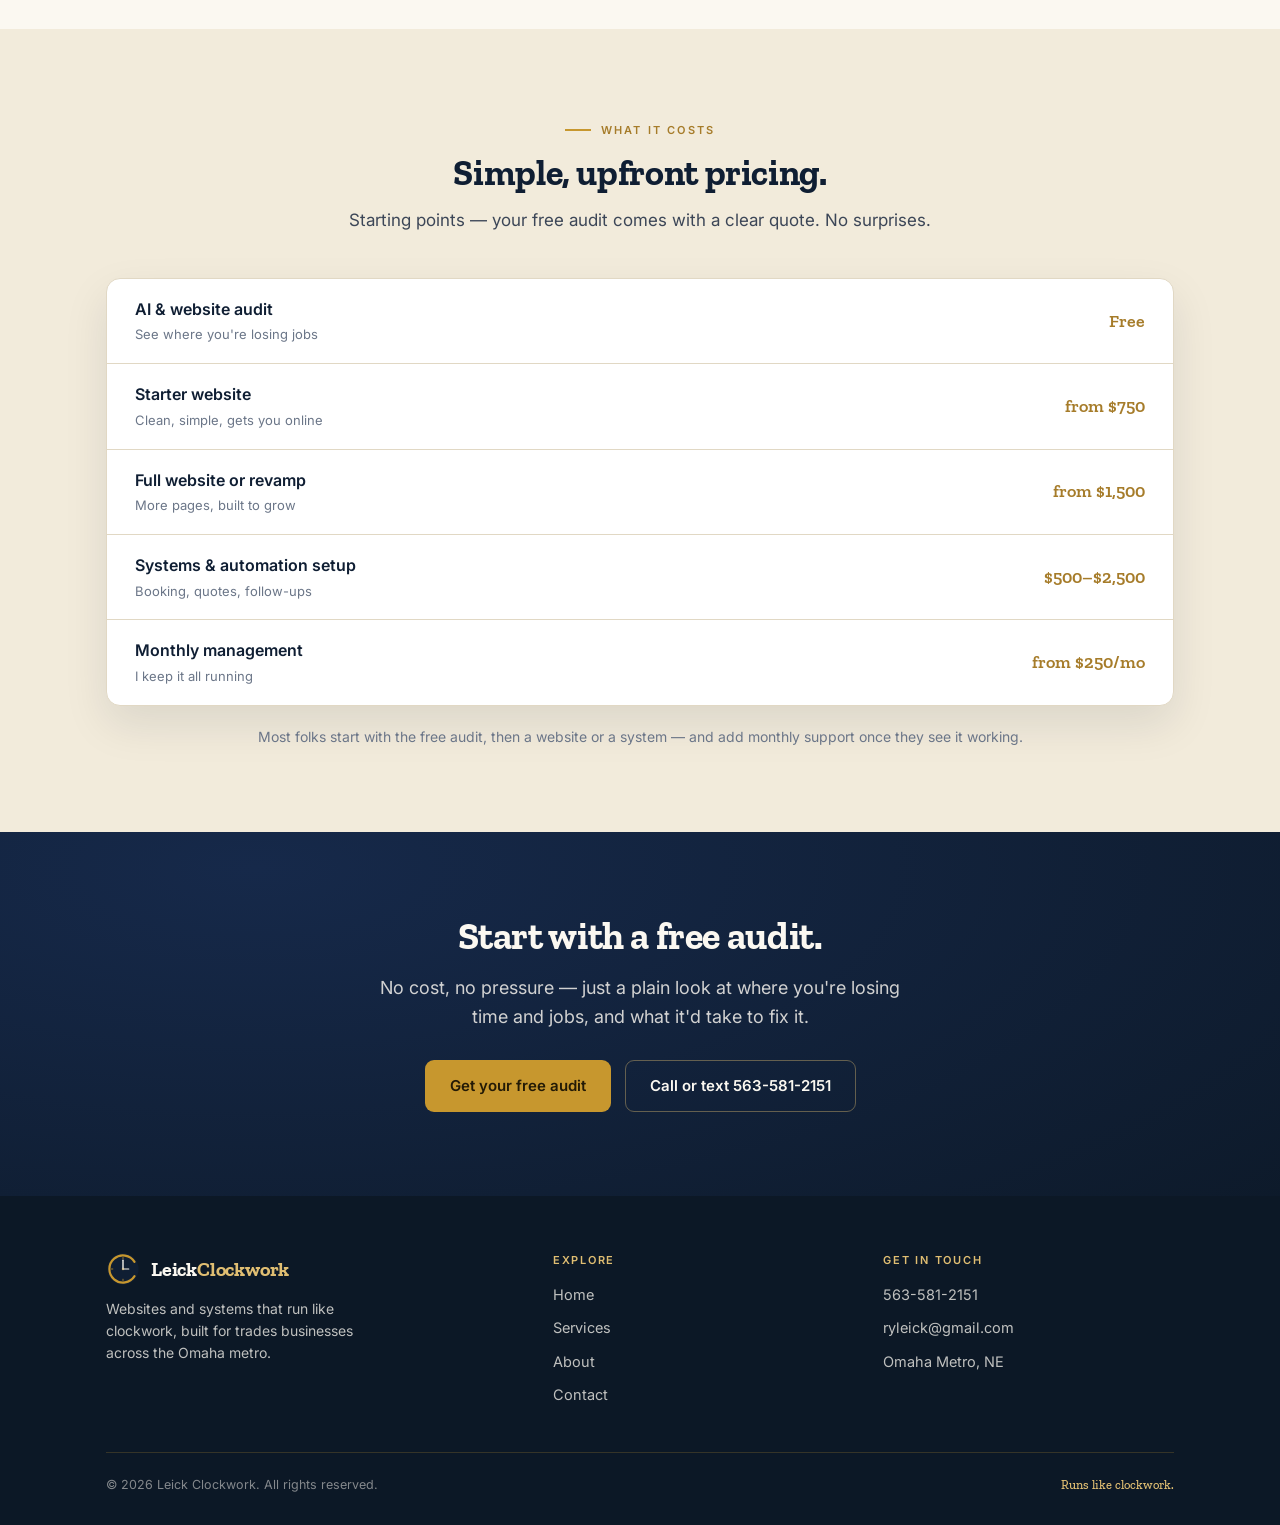
==== commit b76dc56b: "Move project screenshot to services page, fix about photo crop and hero mobile centering" ====
--- a/index.html
+++ b/index.html
@@ -52,13 +52,7 @@
       </div>
     </div>
     <div class="hero-visual">
-      <div class="portfolio" id="portfolio">
-        <div class="portfolio-frame">
-          <div class="portfolio-bar"><i></i><i></i><i></i></div>
-          <div class="portfolio-slides"></div>
-        </div>
-        <div class="portfolio-dots"></div>
-      </div>
+      <div class="em" data-logo="emblem" data-size="260" data-spin></div>
     </div>
   </div>
 </section>
@@ -223,8 +217,6 @@
   </div>
 </footer>
 
-<script src="portfolio/portfolio-data.js"></script>
-<script src="portfolio.js"></script>
 <script src="brand.js"></script>
 </body>
 </html>
--- a/styles.css
+++ b/styles.css
@@ -71,24 +71,6 @@
 .hero .trust{margin-top:34px;display:flex;gap:26px;flex-wrap:wrap;padding-top:24px;border-top:1px solid rgba(199,151,46,.3);}
 .hero .trust .t{font-size:13px;color:rgba(251,248,241,.75);display:flex;align-items:center;gap:8px;}
 .hero .trust .t b{color:var(--brass-lt);font-family:'Zilla Slab',serif;font-weight:600;}
-
-/* ---------- hero portfolio carousel ---------- */
-.hero .portfolio{width:100%;max-width:260px;}
-.hero .portfolio-frame{background:var(--ink-3);border-radius:11px;overflow:hidden;
-  box-shadow:0 20px 40px rgba(0,0,0,.45);border:1px solid rgba(224,190,114,.18);}
-.hero .portfolio-bar{display:flex;gap:5px;padding:8px 10px;background:rgba(0,0,0,.25);}
-.hero .portfolio-bar i{width:7px;height:7px;border-radius:50%;background:rgba(251,248,241,.25);}
-.hero .portfolio-slides{position:relative;aspect-ratio:16/10;background:var(--ink-2);}
-.hero .portfolio-slide{position:absolute;inset:0;opacity:0;transition:opacity .9s ease;}
-.hero .portfolio-slide.active{opacity:1;}
-.hero .portfolio-slide img{width:100%;height:100%;object-fit:cover;object-position:top;}
-.hero .portfolio-slide .ps-cap{position:absolute;left:0;right:0;bottom:0;padding:7px 10px;
-  background:linear-gradient(0deg,rgba(0,0,0,.75),transparent);font-size:11px;color:var(--paper);font-weight:600;}
-.hero .portfolio-empty{display:flex;align-items:center;justify-content:center;height:100%;}
-.hero .portfolio-dots{display:flex;justify-content:center;gap:7px;margin-top:14px;}
-.hero .portfolio-dots button{width:6px;height:6px;border-radius:50%;background:rgba(251,248,241,.3);
-  border:none;cursor:pointer;padding:0;transition:.2s;}
-.hero .portfolio-dots button.active{background:var(--brass-lt);width:16px;border-radius:4px;}
 
 /* ---------- sections ---------- */
 section{padding:84px 0;}
@@ -196,12 +178,14 @@
 .svc-visual{background:linear-gradient(160deg,var(--ink-2),var(--ink-3));border-radius:16px;min-height:240px;
   display:flex;align-items:center;justify-content:center;box-shadow:var(--shadow);overflow:hidden;}
 .svc-visual .em{opacity:.92;filter:drop-shadow(0 12px 24px rgba(0,0,0,.4));}
+.svc-visual .svc-shot{display:block;width:100%;height:100%;}
+.svc-visual .svc-shot img{width:100%;height:100%;object-fit:cover;object-position:top;}
 
 /* about */
 .about-grid{display:grid;grid-template-columns:.9fr 1.1fr;gap:50px;align-items:start;}
 .about-photo{background:linear-gradient(160deg,var(--ink-2),var(--ink-3));border-radius:18px;aspect-ratio:4/5;
   display:flex;flex-direction:column;align-items:center;justify-content:center;gap:18px;color:var(--paper);box-shadow:var(--shadow);padding:30px;text-align:center;overflow:hidden;}
-.about-photo .ryan-photo{width:100%;height:100%;object-fit:cover;border-radius:18px;padding:0;margin:-30px;
+.about-photo .ryan-photo{width:100%;height:100%;object-fit:cover;object-position:top;border-radius:18px;padding:0;margin:-30px;
   max-width:none;}
 .about-photo{padding:0;}
 .about-photo .ph-note{font-size:12px;color:rgba(251,248,241,.5);letter-spacing:.04em;}
@@ -266,6 +250,10 @@
   .hero-inner{grid-template-columns:1fr;gap:20px;padding:64px 0 72px;}
   .hero .hero-visual{display:none;}
   .hero h1{font-size:42px;}
+  .hero-text{text-align:center;}
+  .hero p.sub{margin-left:auto;margin-right:auto;}
+  .hero .hero-cta{justify-content:center;}
+  .hero .trust{justify-content:center;}
   .cards{grid-template-columns:1fr;}
   .why-grid{grid-template-columns:1fr 1fr;}
   .steps{grid-template-columns:1fr;gap:20px;}
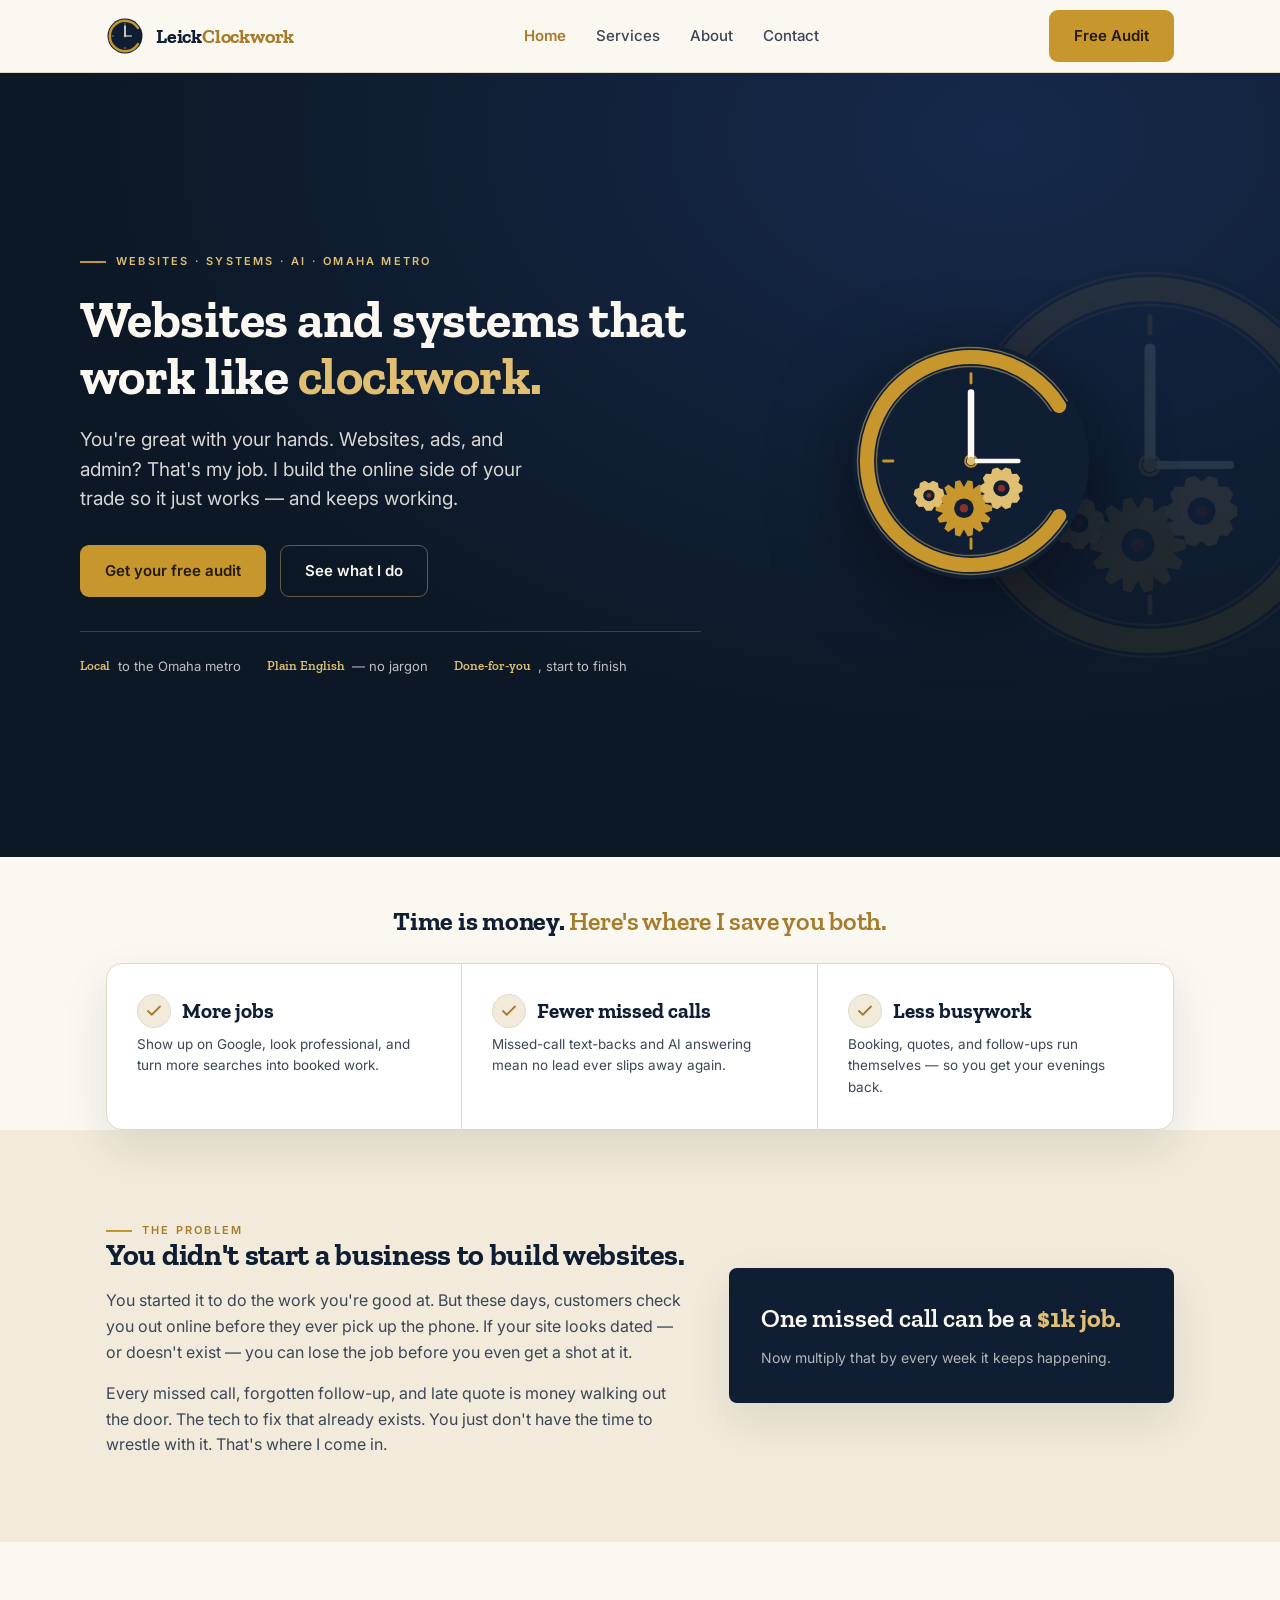
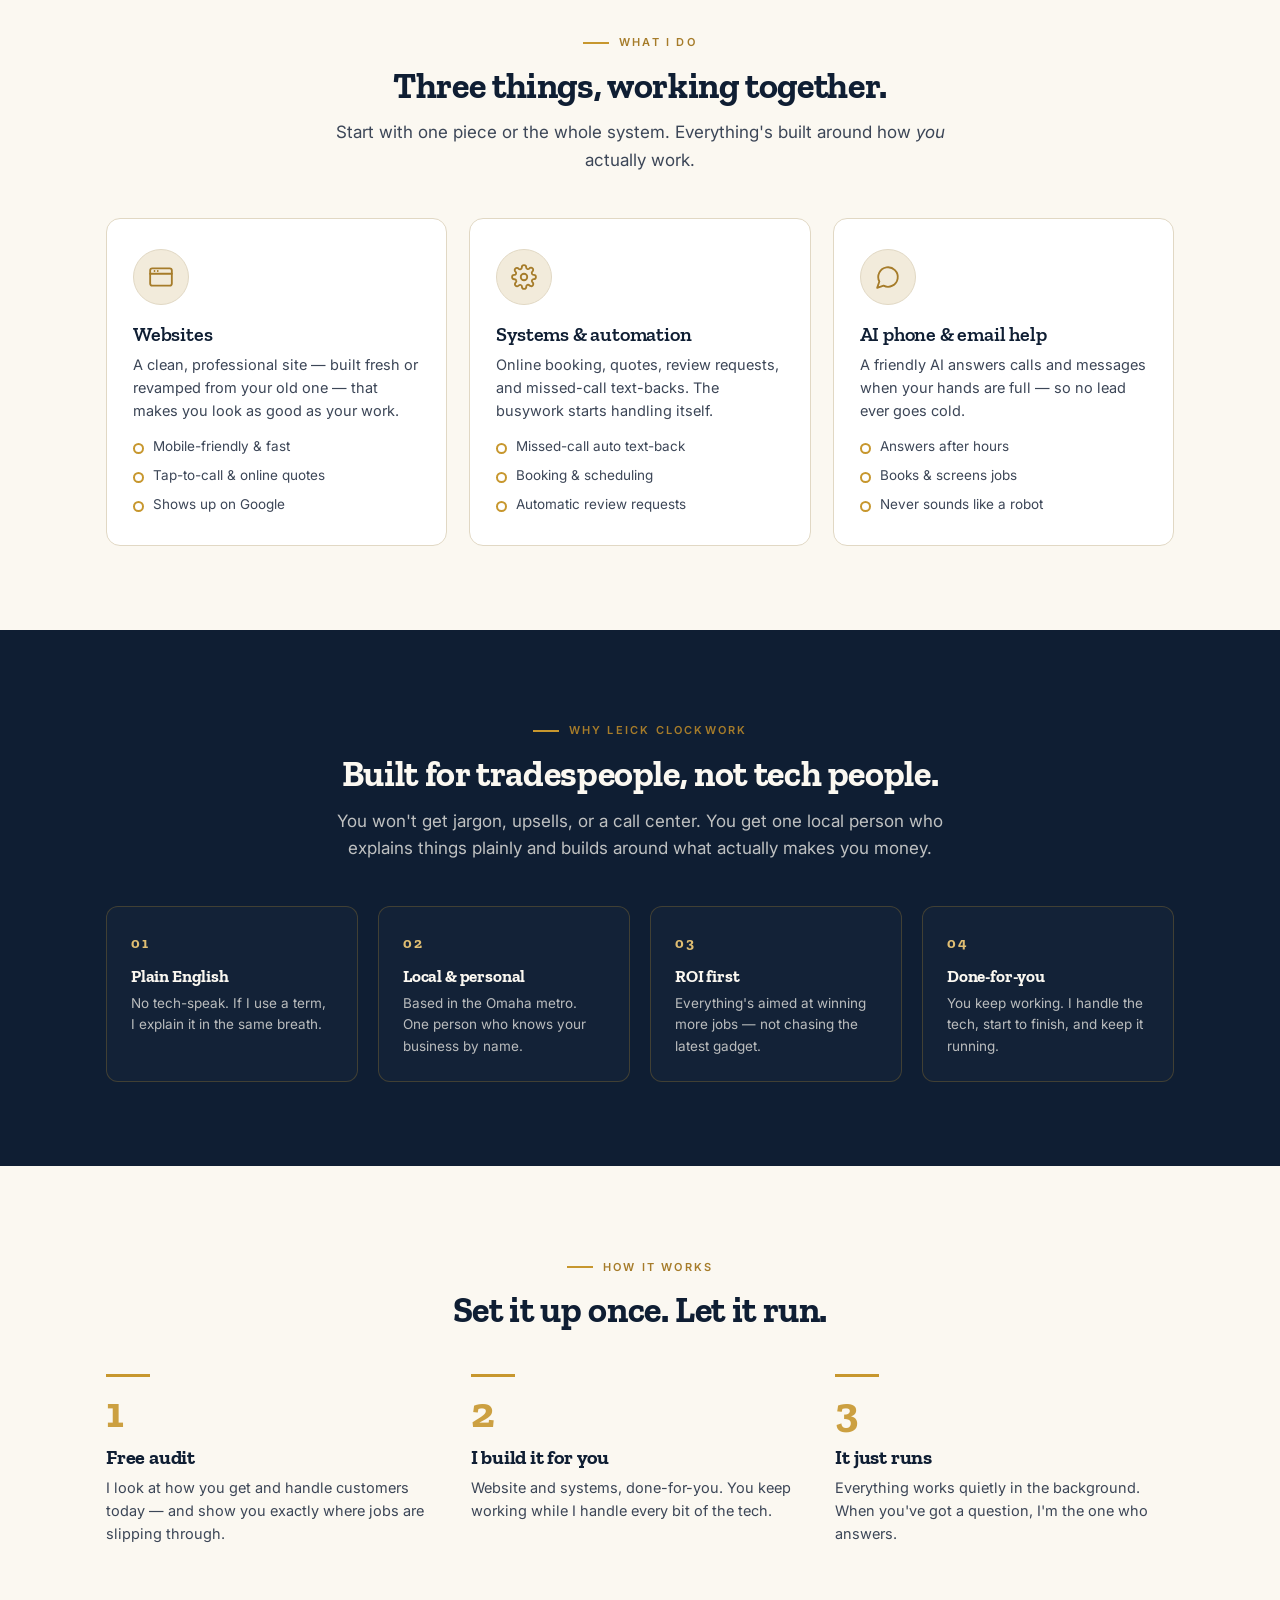
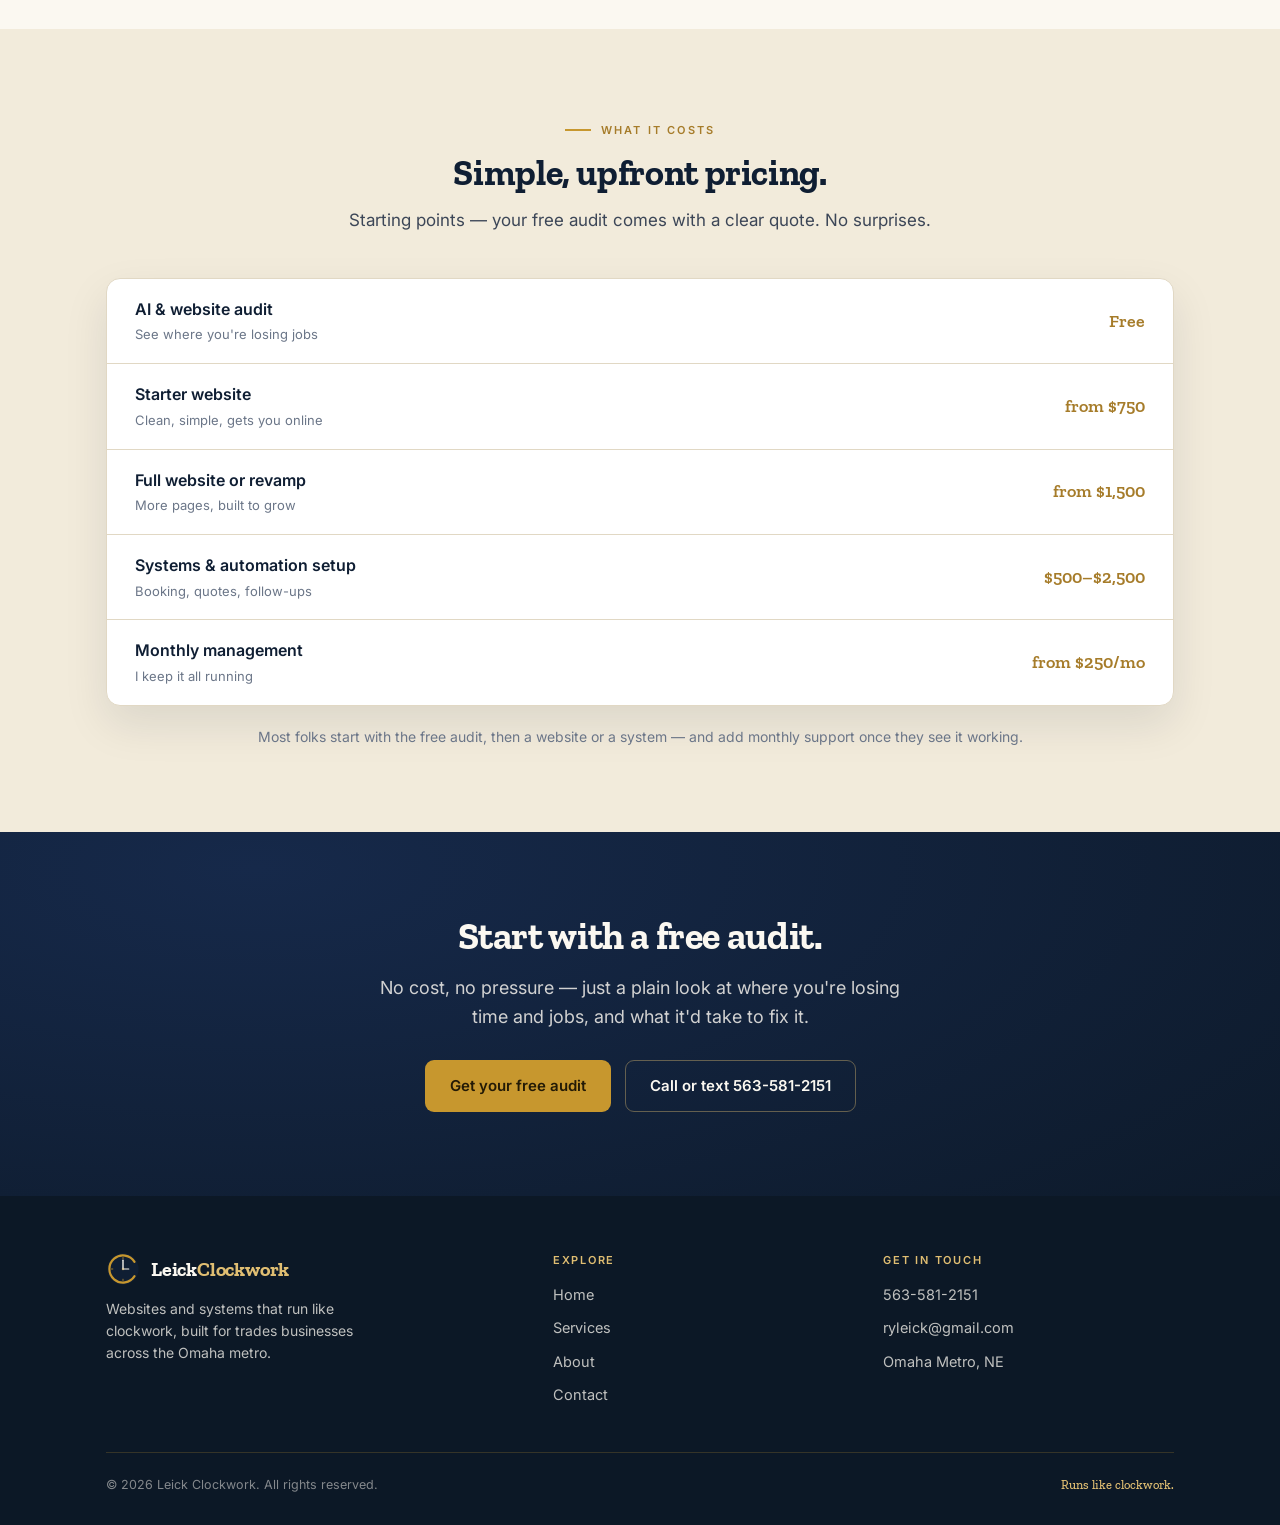
==== commit 2ace6995: "Update missed-call stat to , drop placeholder icon boxes on services page" ====
--- a/index.html
+++ b/index.html
@@ -88,7 +88,7 @@
       <p>Every missed call, forgotten follow-up, and late quote is money walking out the door. The tech to fix that already exists. You just don't have the time to wrestle with it. That's where I come in.</p>
     </div>
     <div class="pull reveal">
-      <div class="q">One missed call can be a <b>$300 job.</b></div>
+      <div class="q">One missed call can be a <b>$1k job.</b></div>
       <div class="sub">Now multiply that by every week it keeps happening.</div>
     </div>
   </div>
--- a/styles.css
+++ b/styles.css
@@ -165,6 +165,7 @@
 .svc-detail{display:grid;grid-template-columns:1fr 1fr;gap:44px;align-items:center;padding:50px 0;border-bottom:1px solid var(--line);}
 .svc-detail:last-of-type{border-bottom:none;}
 .svc-detail.flip .svc-text{order:2;}
+.svc-detail.single{grid-template-columns:1fr;max-width:640px;}
 .svc-detail .svc-ico{width:64px;height:64px;border-radius:16px;background:var(--paper-2);border:1px solid var(--line);
   display:flex;align-items:center;justify-content:center;color:var(--brass-deep);margin-bottom:20px;}
 .svc-detail h2{font-size:28px;margin-bottom:12px;}
@@ -178,8 +179,9 @@
 .svc-visual{background:linear-gradient(160deg,var(--ink-2),var(--ink-3));border-radius:16px;min-height:240px;
   display:flex;align-items:center;justify-content:center;box-shadow:var(--shadow);overflow:hidden;}
 .svc-visual .em{opacity:.92;filter:drop-shadow(0 12px 24px rgba(0,0,0,.4));}
-.svc-visual .svc-shot{display:block;width:100%;height:100%;}
-.svc-visual .svc-shot img{width:100%;height:100%;object-fit:cover;object-position:top;}
+.svc-visual:has(.svc-shot){background:none;box-shadow:none;min-height:0;border-radius:0;}
+.svc-visual .svc-shot{display:block;width:100%;max-width:400px;border-radius:12px;overflow:hidden;box-shadow:0 18px 40px rgba(15,30,51,.28);}
+.svc-visual .svc-shot img{display:block;width:100%;aspect-ratio:4/3;object-fit:cover;object-position:top;}
 
 /* about */
 .about-grid{display:grid;grid-template-columns:.9fr 1.1fr;gap:50px;align-items:start;}
@@ -261,7 +263,7 @@
   .svc-detail{grid-template-columns:1fr;gap:24px;padding:38px 0;}
   .svc-detail.flip .svc-text{order:0;}
   .about-grid{grid-template-columns:1fr;gap:30px;}
-  .about-photo{aspect-ratio:16/10;max-width:420px;}
+  .about-photo{max-width:340px;}
   .contact-grid{grid-template-columns:1fr;gap:32px;}
   .footer-top{grid-template-columns:1fr;gap:28px;}
 }
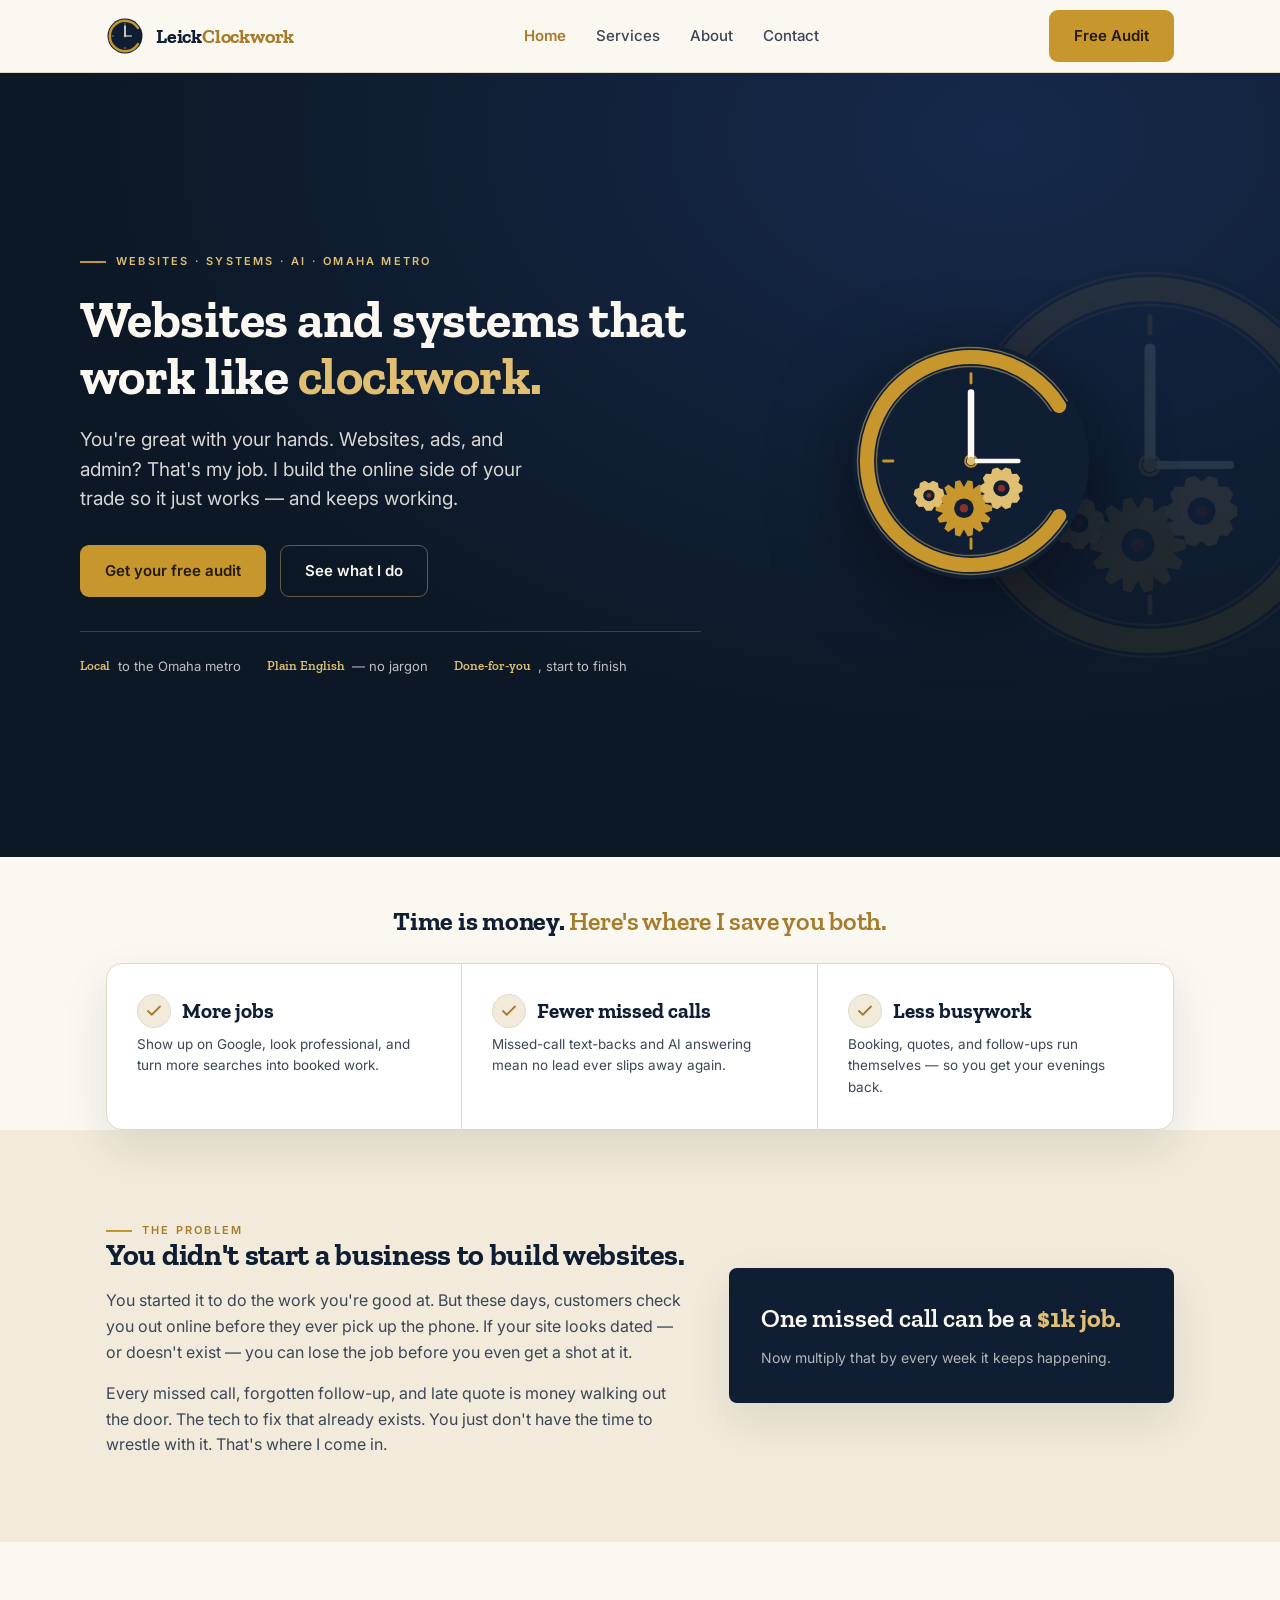
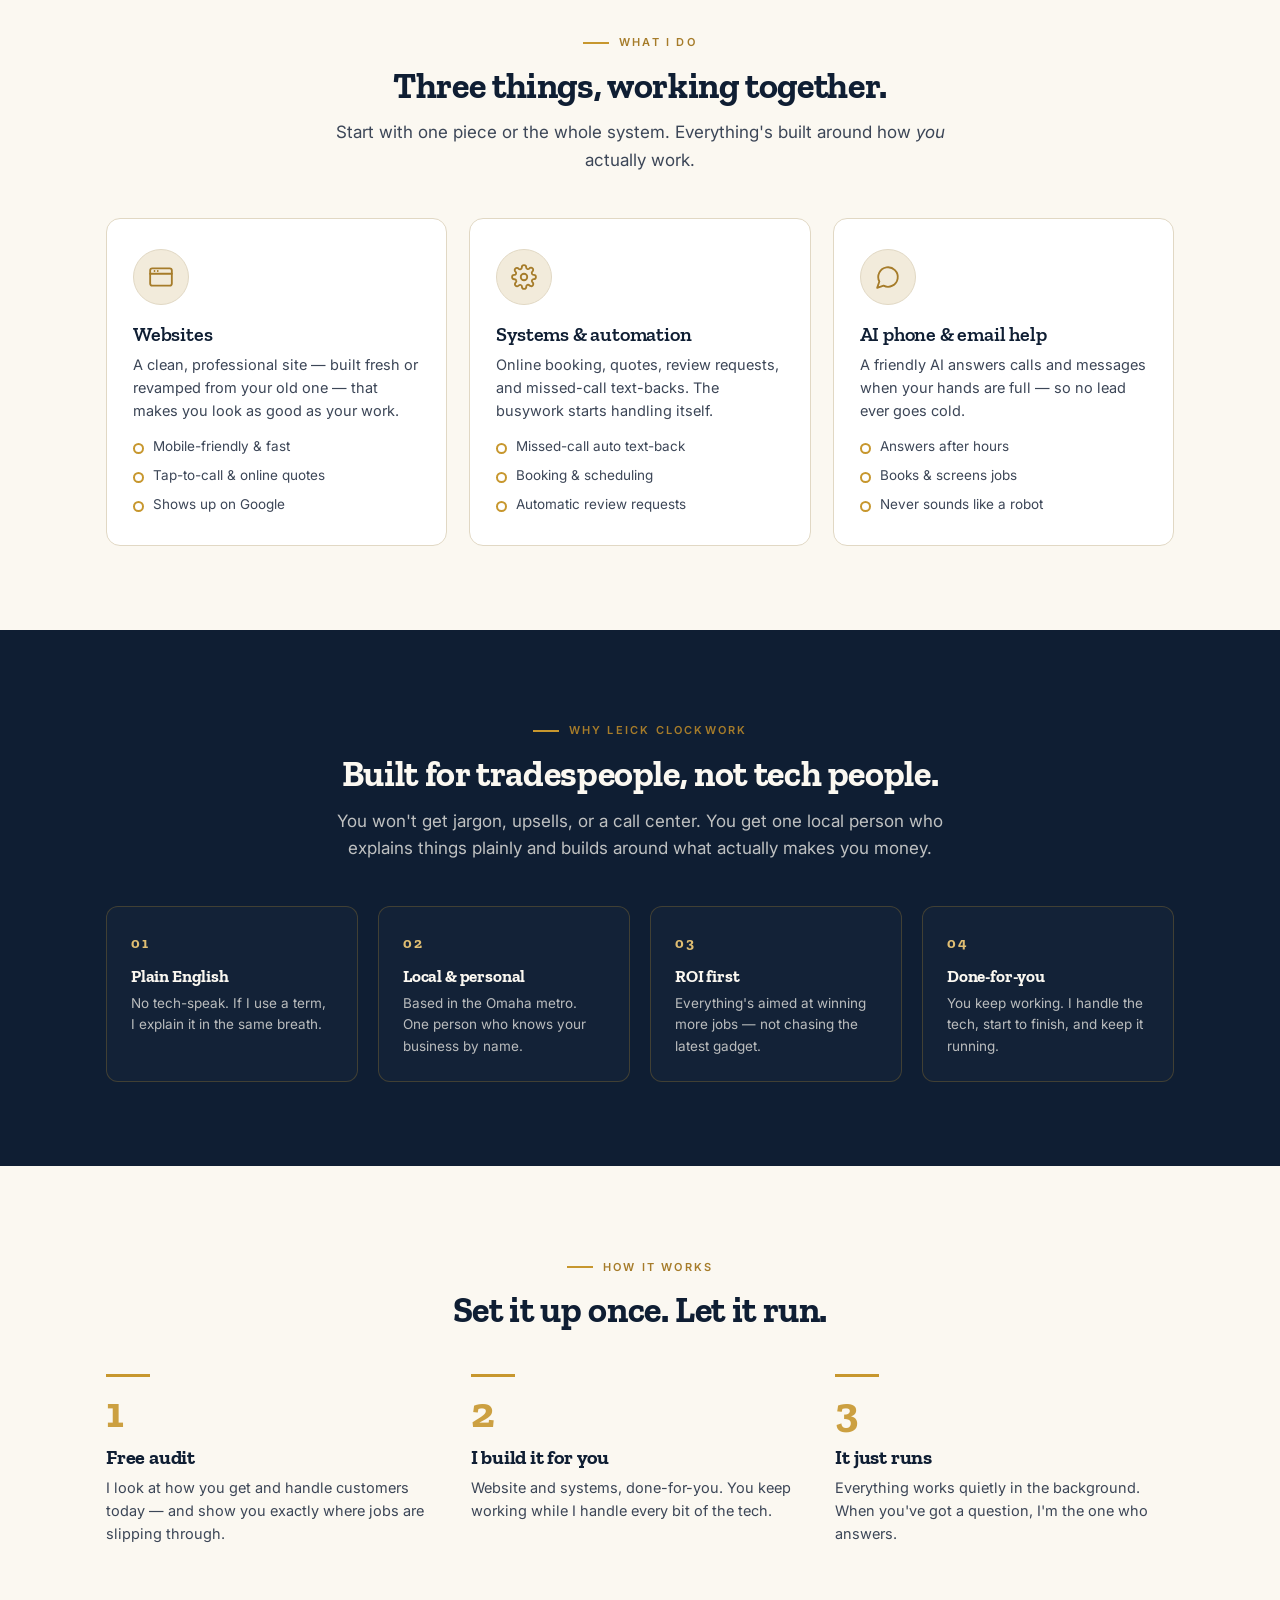
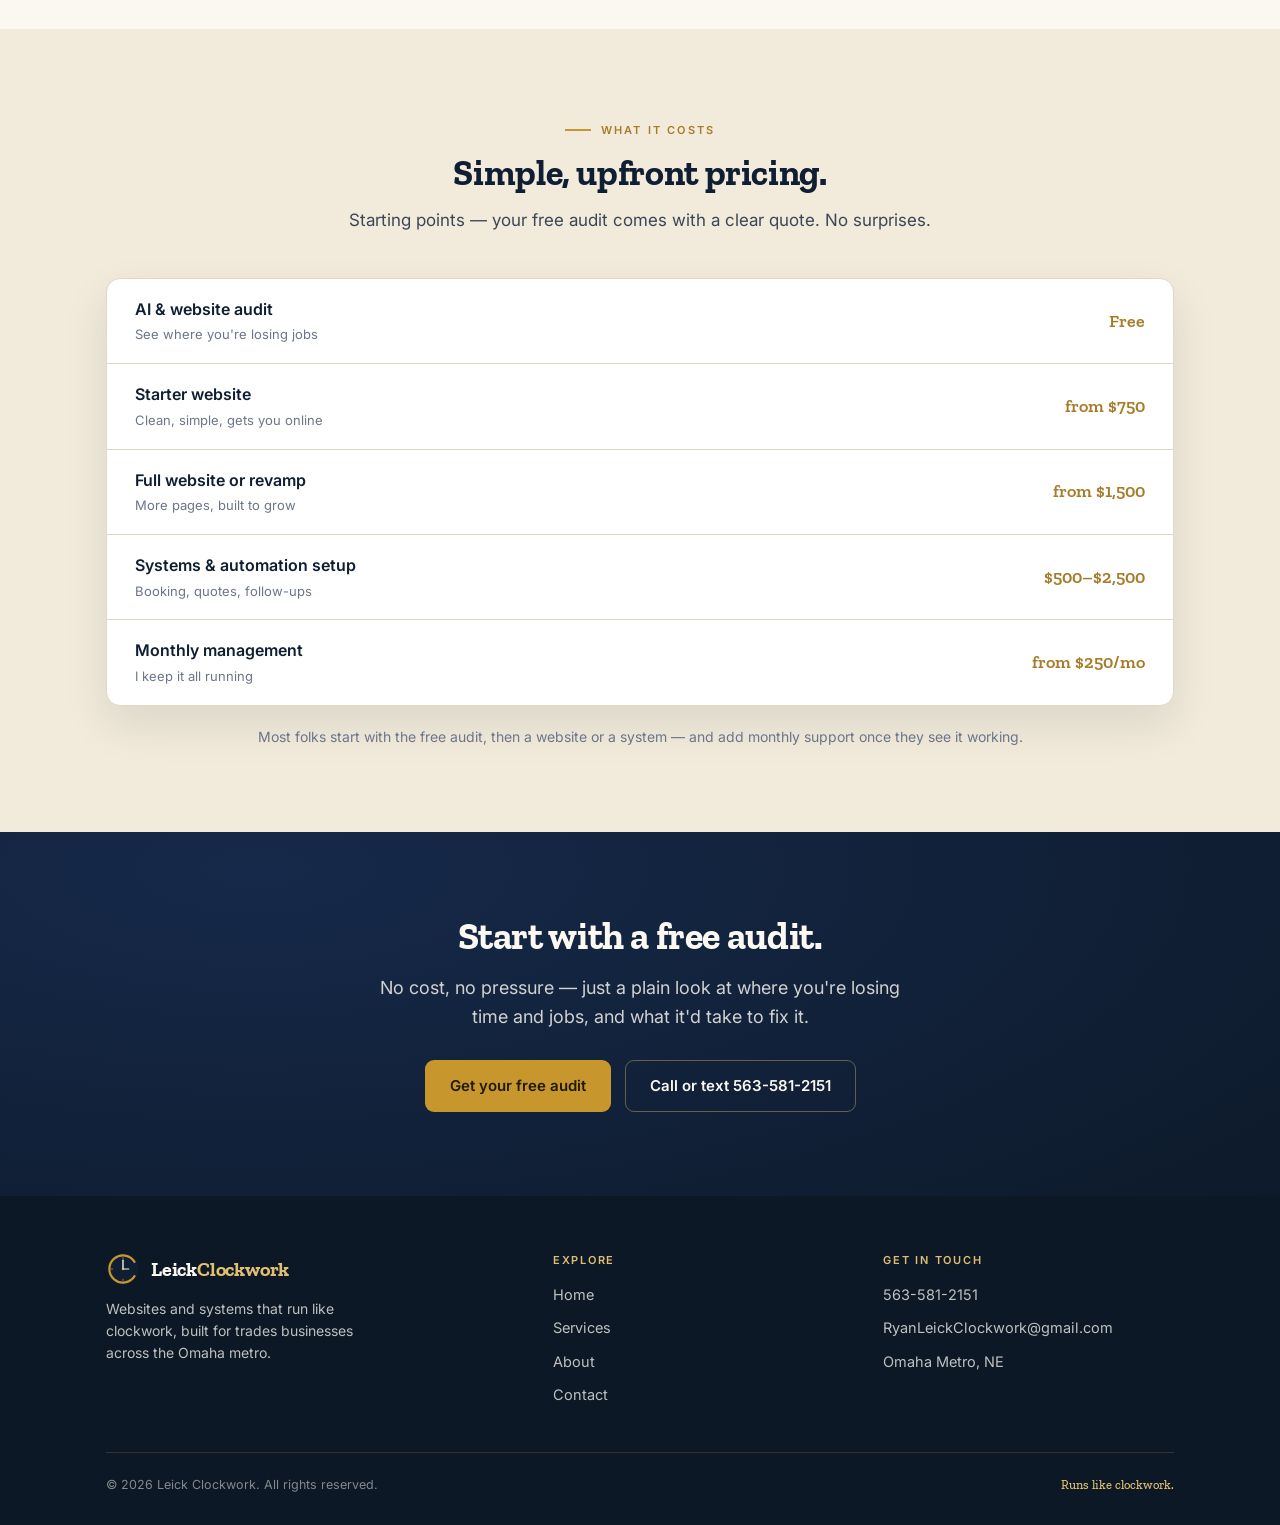
==== commit 98f1e257: "Update contact email to RyanLeickClockwork@gmail.com" ====
--- a/index.html
+++ b/index.html
@@ -206,7 +206,7 @@
       <div class="footer-col">
         <h5>Get in touch</h5>
         <a href="tel:5635812151">563-581-2151</a>
-        <a href="mailto:ryleick@gmail.com">ryleick@gmail.com</a>
+        <a href="mailto:RyanLeickClockwork@gmail.com">RyanLeickClockwork@gmail.com</a>
         <span class="fi">Omaha Metro, NE</span>
       </div>
     </div>
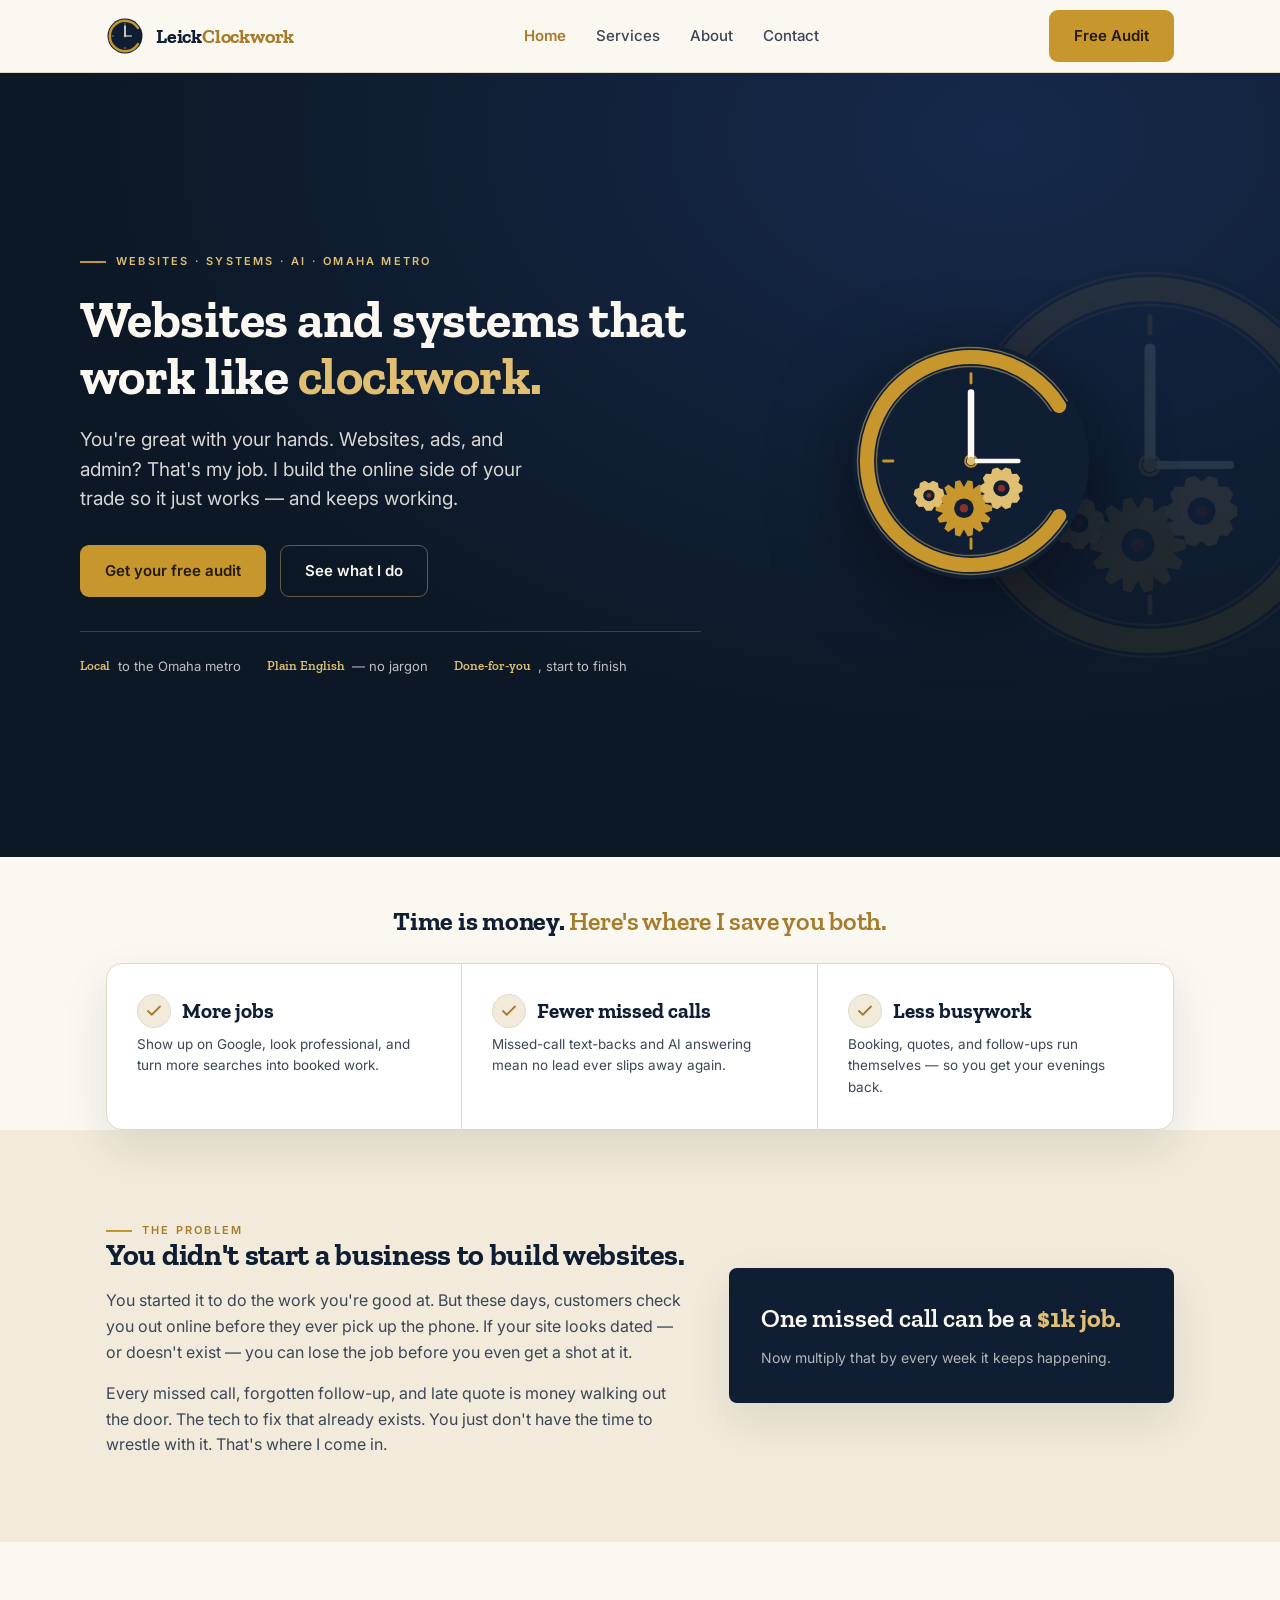
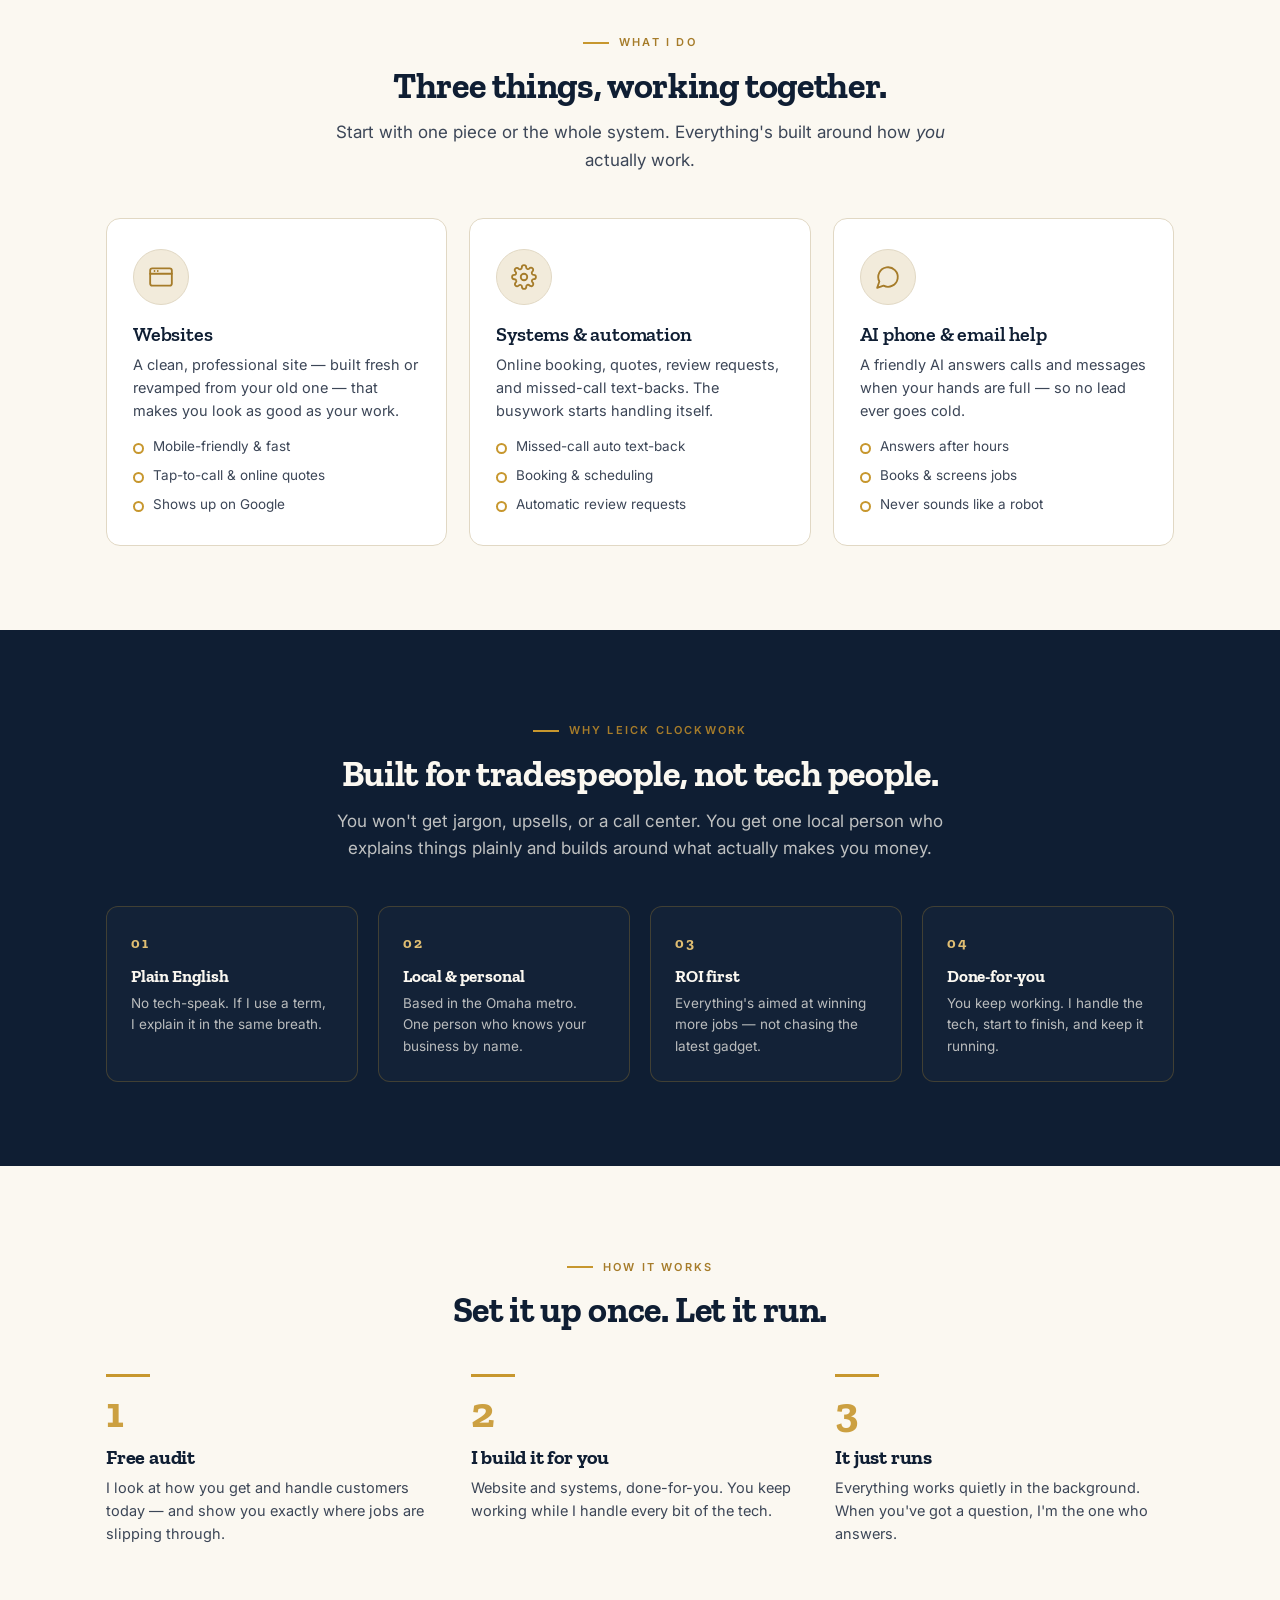
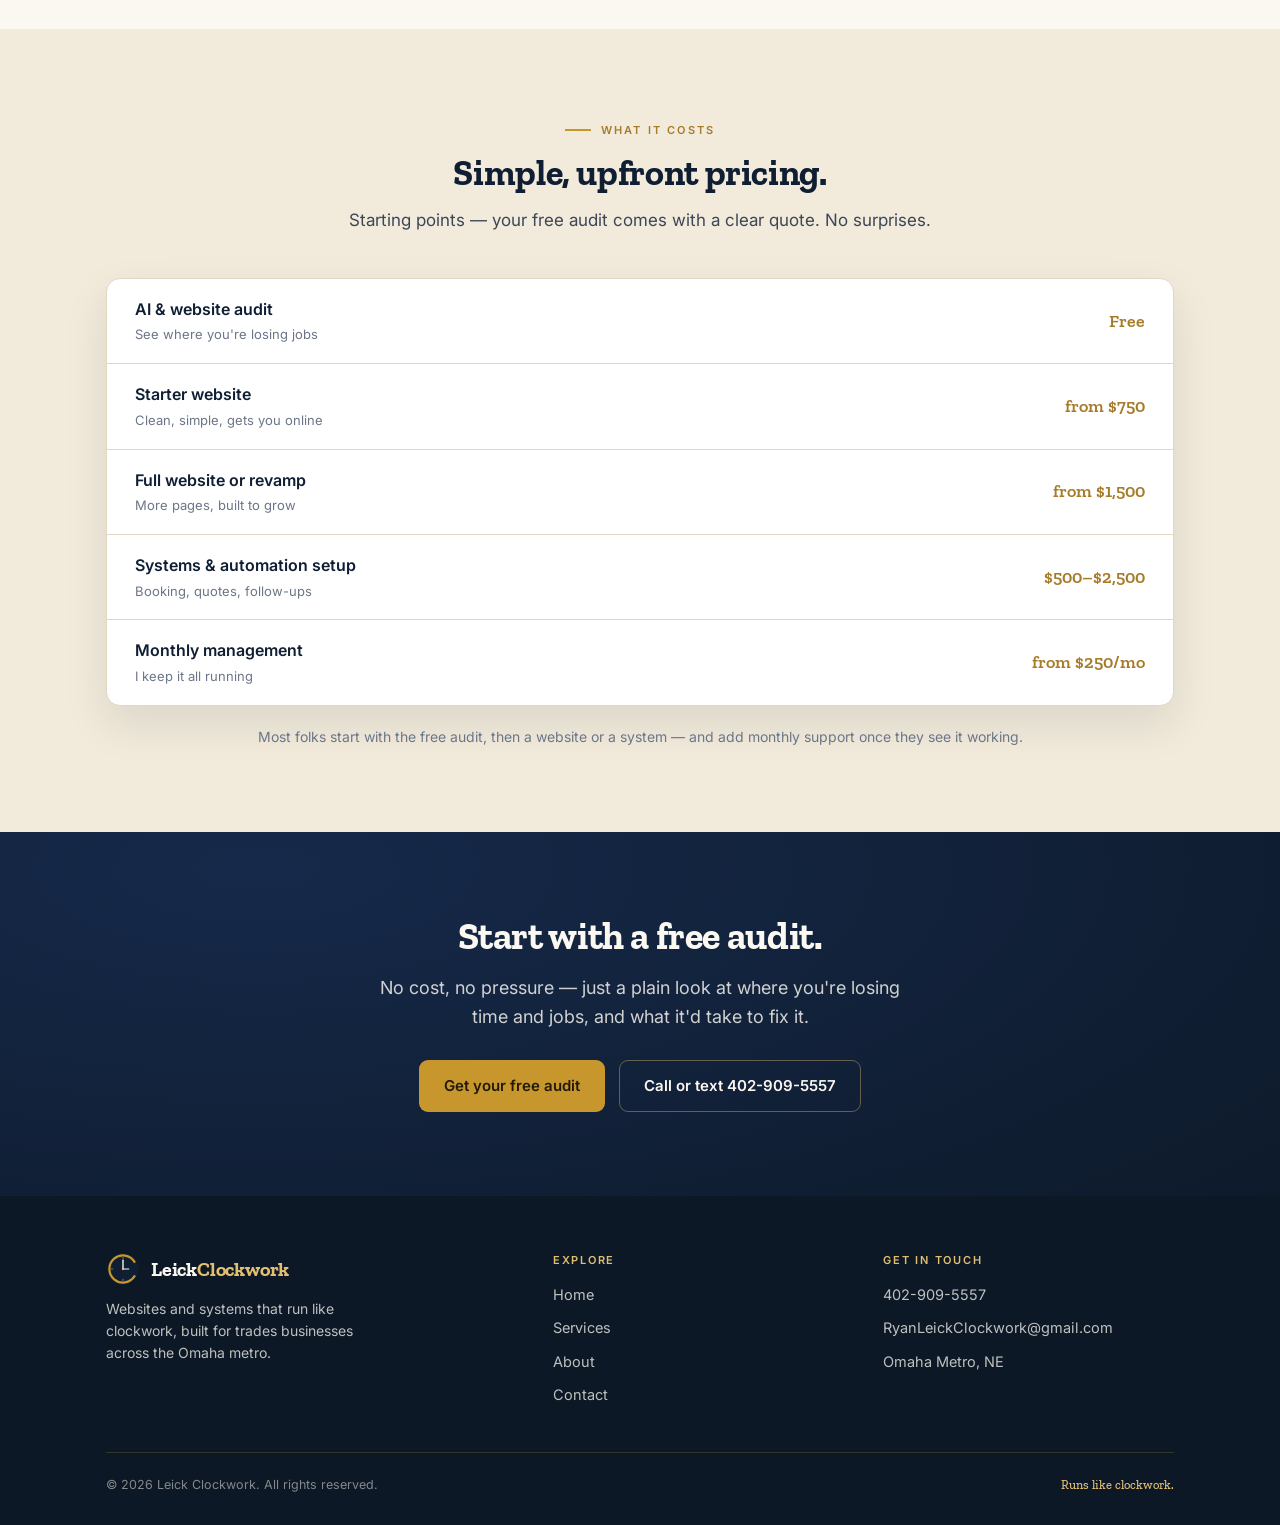
==== commit eeed382c: "Update phone number to 402-909-5557" ====
--- a/index.html
+++ b/index.html
@@ -183,7 +183,7 @@
     <p>No cost, no pressure — just a plain look at where you're losing time and jobs, and what it'd take to fix it.</p>
     <div class="btns">
       <a href="contact.html" class="btn btn-brass">Get your free audit</a>
-      <a href="tel:5635812151" class="btn btn-ghost-lt">Call or text 563-581-2151</a>
+      <a href="tel:4029095557" class="btn btn-ghost-lt">Call or text 402-909-5557</a>
     </div>
   </div>
 </section>
@@ -205,7 +205,7 @@
       </div>
       <div class="footer-col">
         <h5>Get in touch</h5>
-        <a href="tel:5635812151">563-581-2151</a>
+        <a href="tel:4029095557">402-909-5557</a>
         <a href="mailto:RyanLeickClockwork@gmail.com">RyanLeickClockwork@gmail.com</a>
         <span class="fi">Omaha Metro, NE</span>
       </div>
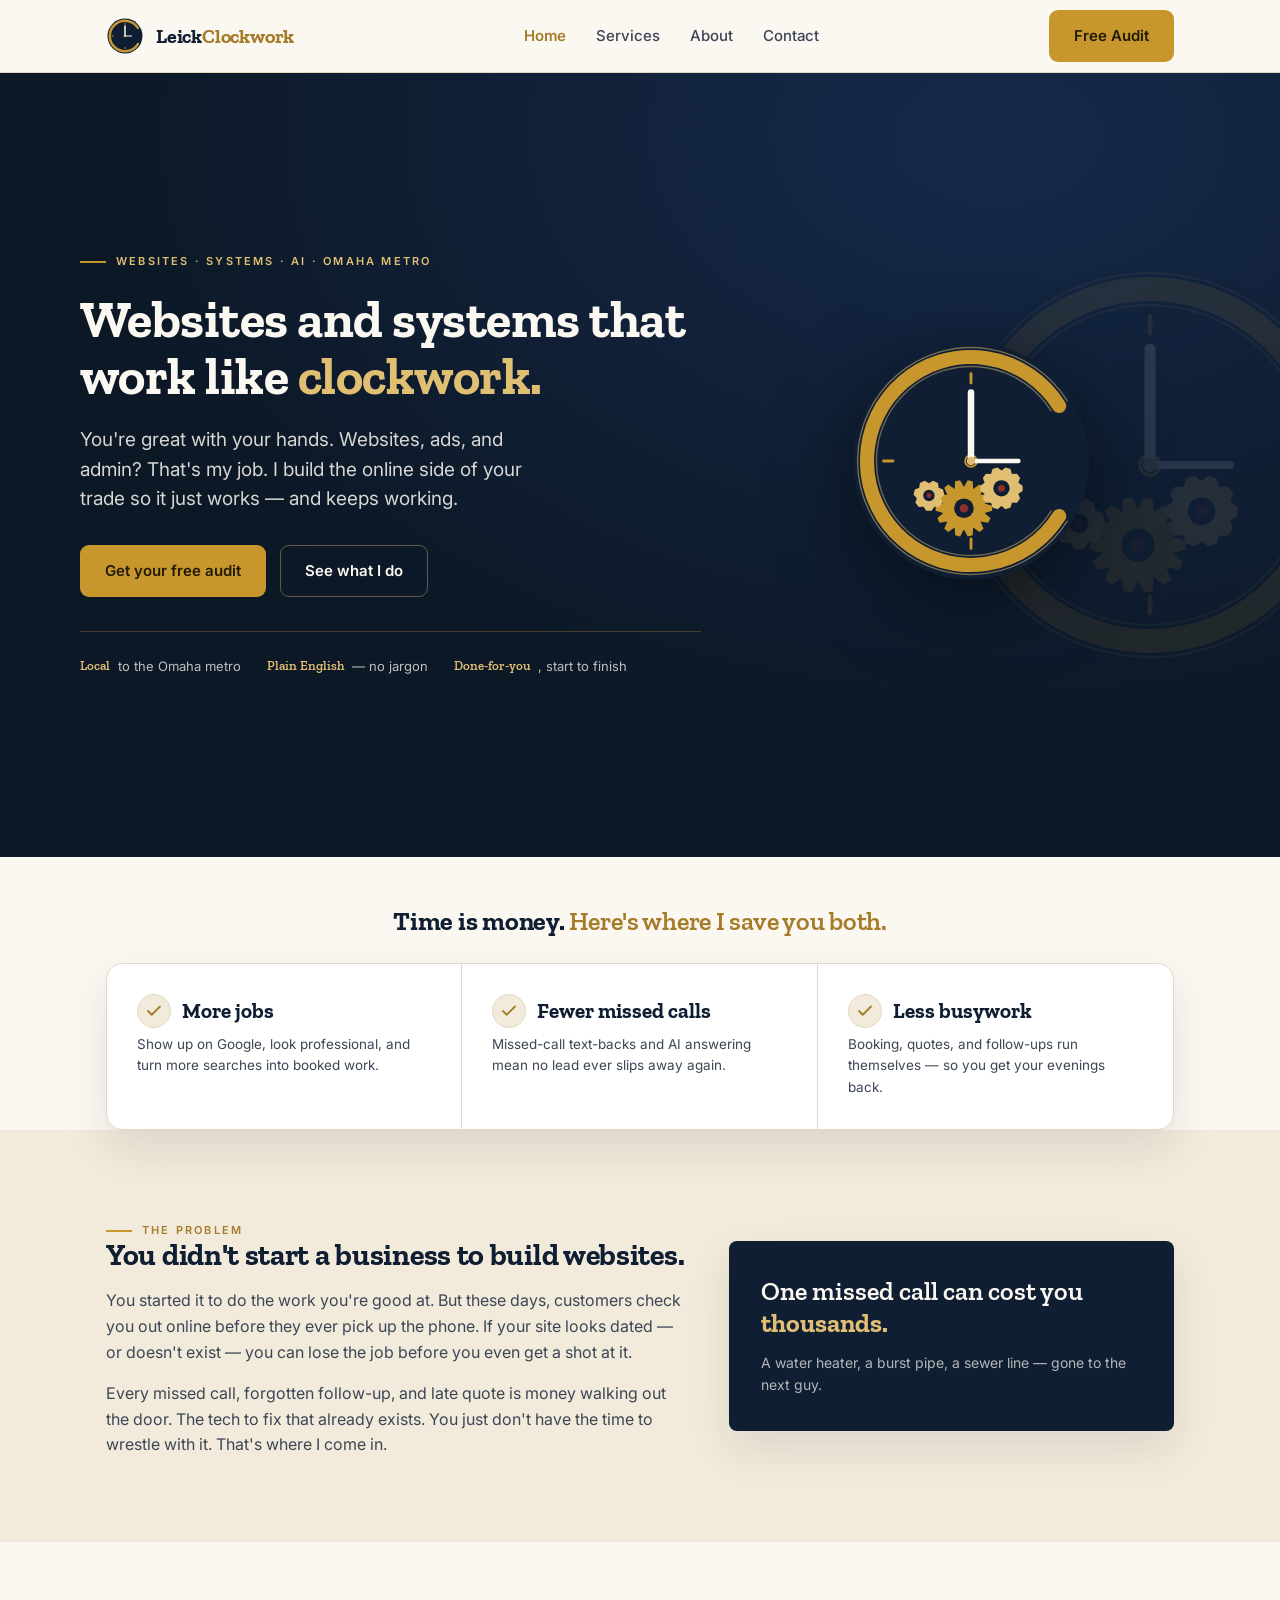
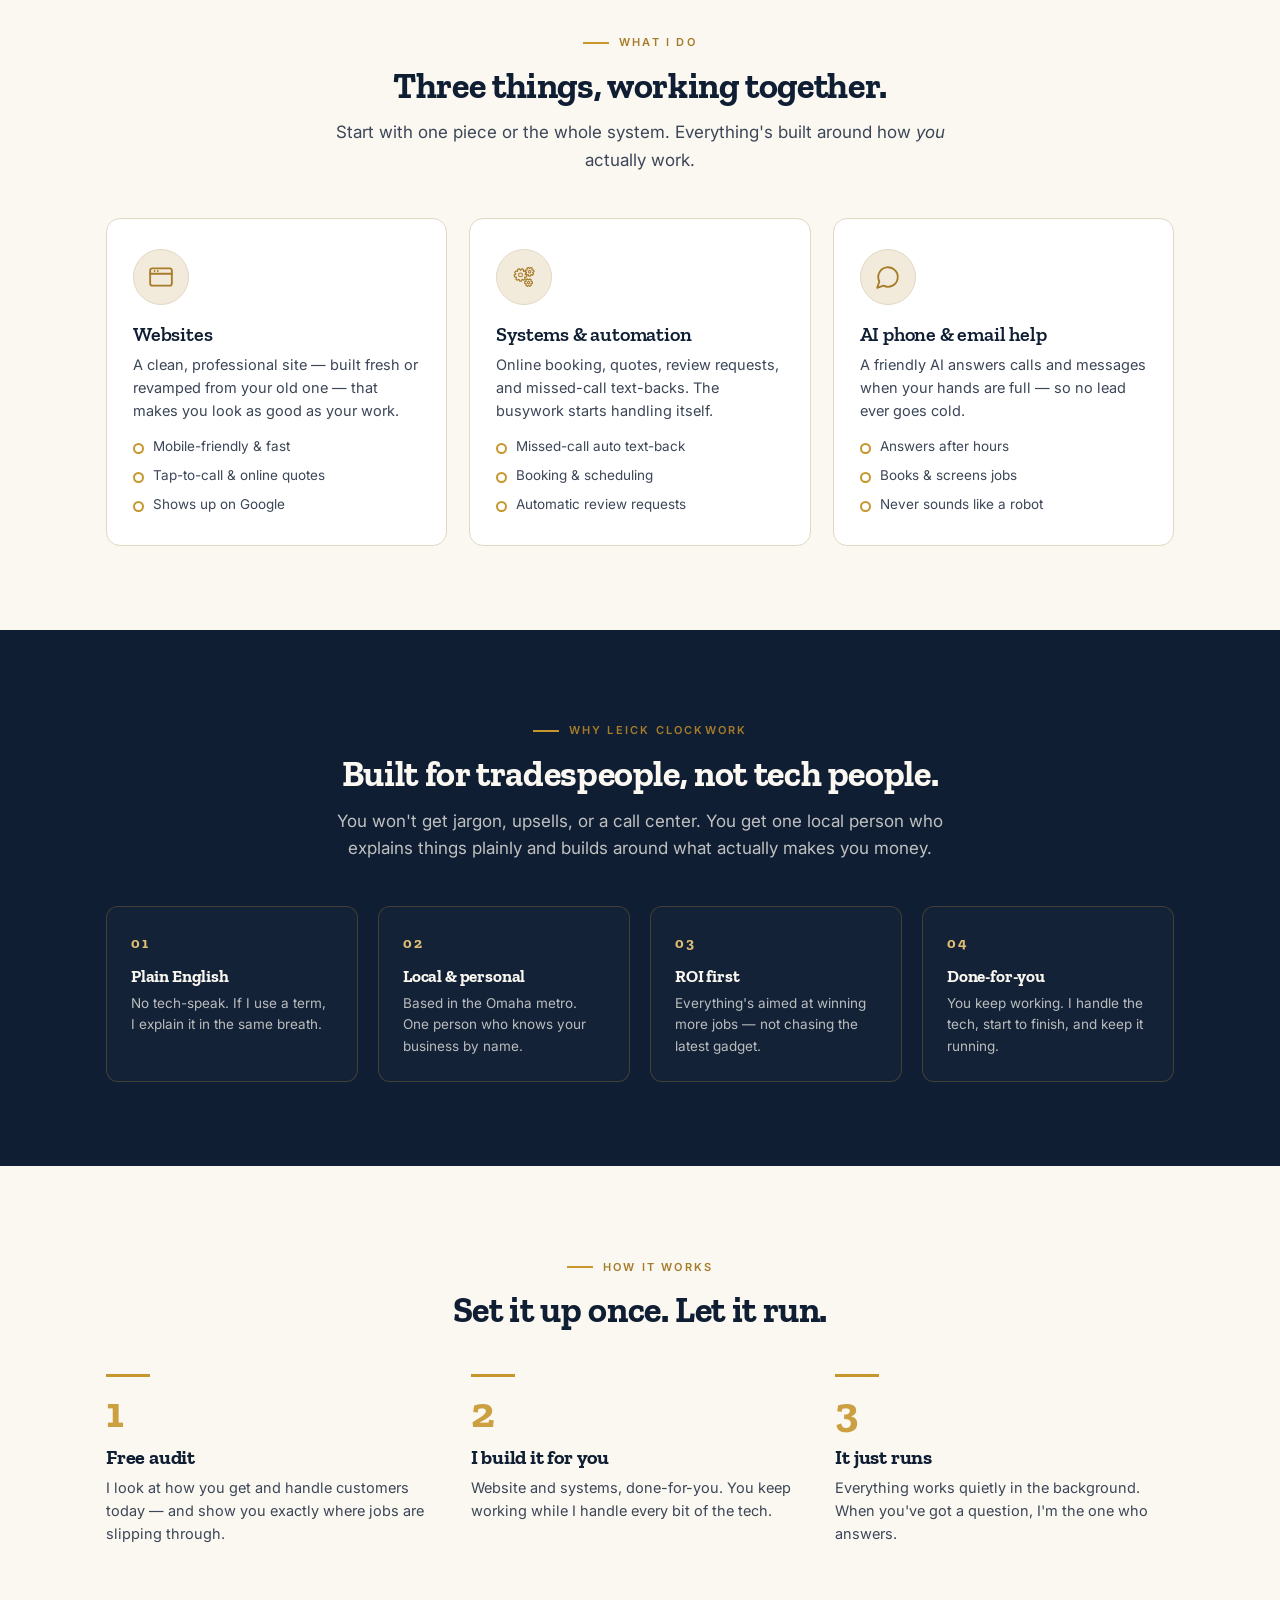
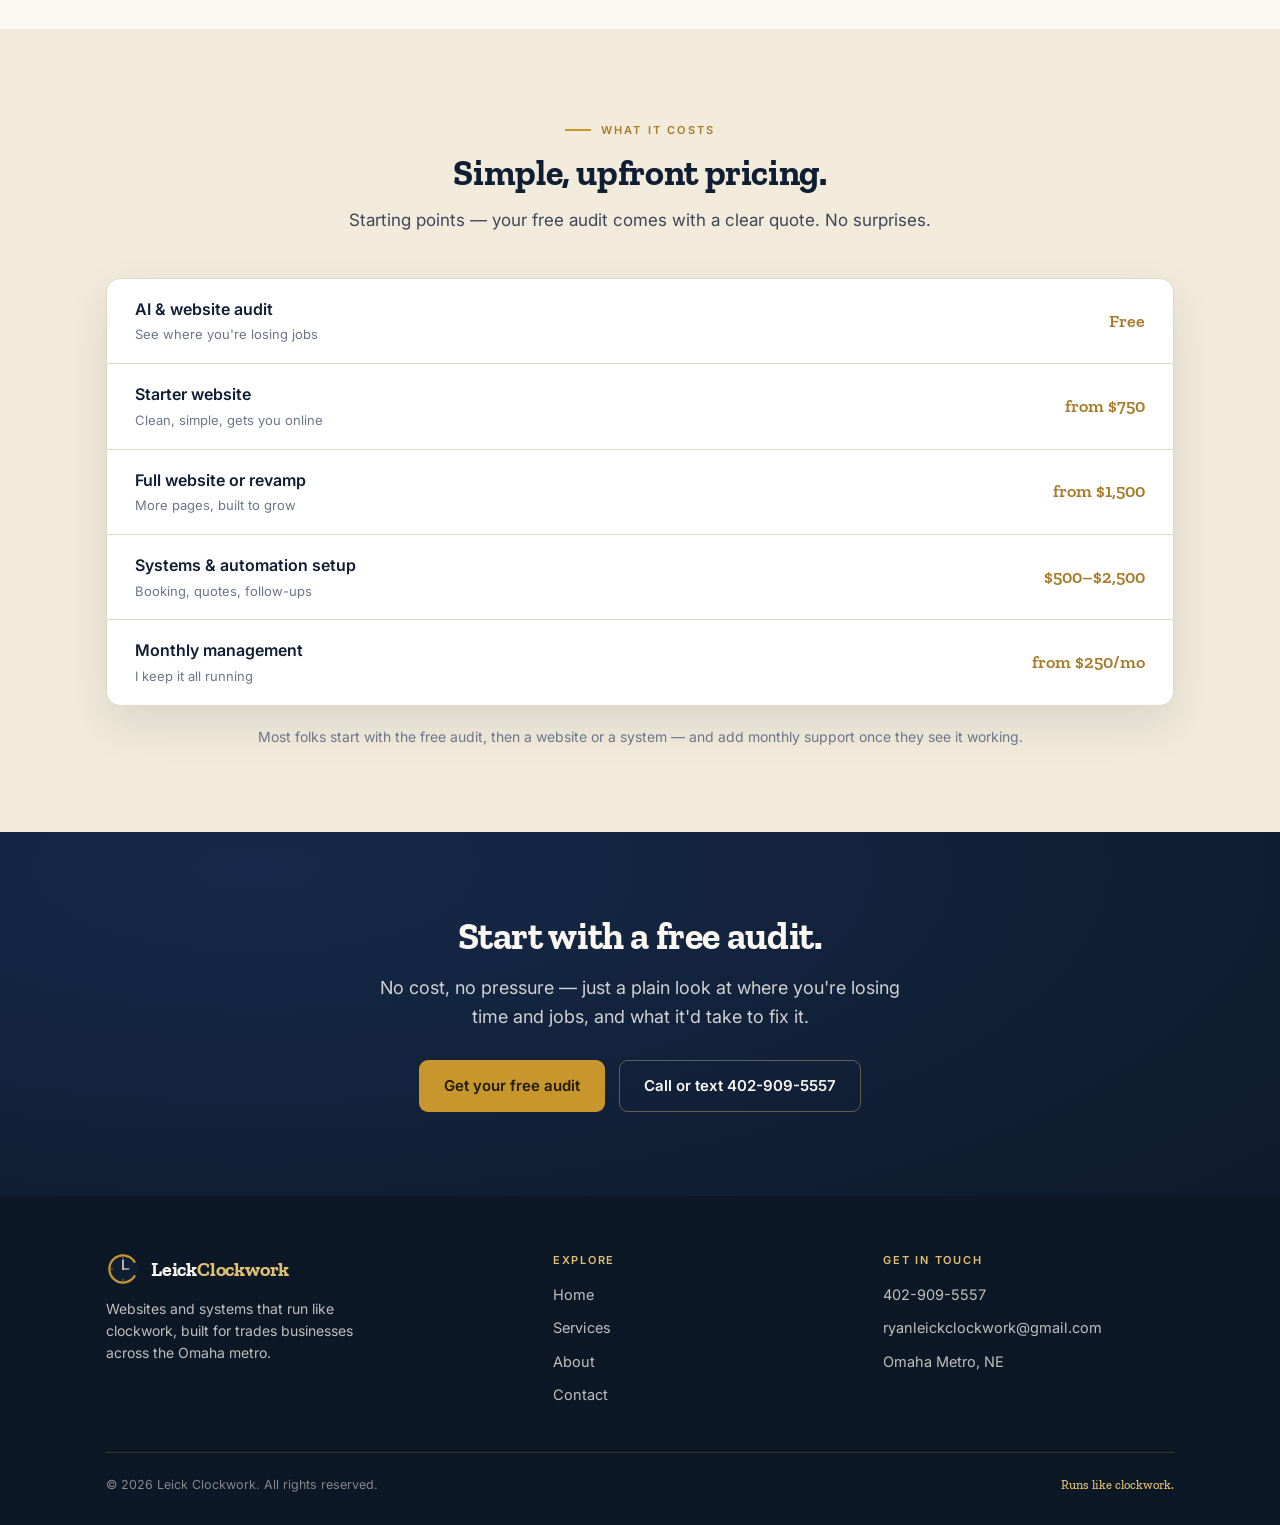
==== commit a96fedbb: "Update site design: gear icon, copy tweaks, remove portfolio example" ====
--- a/index.html
+++ b/index.html
@@ -35,7 +35,7 @@
 
 <!-- HERO -->
 <section class="hero">
-  <div class="bg-emblem" data-logo="emblem" data-size="440" data-spin></div>
+  <div class="bg-emblem" data-logo="emblem" data-size="440"></div>
   <div class="container hero-inner">
     <div class="hero-text">
       <span class="eyebrow">Websites · Systems · AI · Omaha Metro</span>
@@ -88,8 +88,8 @@
       <p>Every missed call, forgotten follow-up, and late quote is money walking out the door. The tech to fix that already exists. You just don't have the time to wrestle with it. That's where I come in.</p>
     </div>
     <div class="pull reveal">
-      <div class="q">One missed call can be a <b>$1k job.</b></div>
-      <div class="sub">Now multiply that by every week it keeps happening.</div>
+      <div class="q">One missed call can cost you <b>thousands.</b></div>
+      <div class="sub">A water heater, a burst pipe, a sewer line — gone to the next guy.</div>
     </div>
   </div>
 </section>
@@ -206,7 +206,7 @@
       <div class="footer-col">
         <h5>Get in touch</h5>
         <a href="tel:4029095557">402-909-5557</a>
-        <a href="mailto:RyanLeickClockwork@gmail.com">RyanLeickClockwork@gmail.com</a>
+        <a href="mailto:ryanleickclockwork@gmail.com">ryanleickclockwork@gmail.com</a>
         <span class="fi">Omaha Metro, NE</span>
       </div>
     </div>
--- a/styles.css
+++ b/styles.css
@@ -165,7 +165,6 @@
 .svc-detail{display:grid;grid-template-columns:1fr 1fr;gap:44px;align-items:center;padding:50px 0;border-bottom:1px solid var(--line);}
 .svc-detail:last-of-type{border-bottom:none;}
 .svc-detail.flip .svc-text{order:2;}
-.svc-detail.single{grid-template-columns:1fr;max-width:640px;}
 .svc-detail .svc-ico{width:64px;height:64px;border-radius:16px;background:var(--paper-2);border:1px solid var(--line);
   display:flex;align-items:center;justify-content:center;color:var(--brass-deep);margin-bottom:20px;}
 .svc-detail h2{font-size:28px;margin-bottom:12px;}
@@ -173,21 +172,15 @@
 .svc-detail ul{list-style:none;display:flex;flex-direction:column;gap:10px;}
 .svc-detail li{font-size:15px;color:var(--slate);padding-left:26px;position:relative;}
 .svc-detail li::before{content:"";position:absolute;left:0;top:8px;width:9px;height:9px;border-radius:50%;background:var(--brass);}
-.svc-example{margin-top:16px;padding-top:14px;border-top:1px solid var(--line);font-size:15px;}
-.svc-example a{color:var(--brass-deep);font-weight:600;text-decoration:none;}
-.svc-example a:hover{text-decoration:underline;}
 .svc-visual{background:linear-gradient(160deg,var(--ink-2),var(--ink-3));border-radius:16px;min-height:240px;
   display:flex;align-items:center;justify-content:center;box-shadow:var(--shadow);overflow:hidden;}
 .svc-visual .em{opacity:.92;filter:drop-shadow(0 12px 24px rgba(0,0,0,.4));}
-.svc-visual:has(.svc-shot){background:none;box-shadow:none;min-height:0;border-radius:0;}
-.svc-visual .svc-shot{display:block;width:100%;max-width:400px;border-radius:12px;overflow:hidden;box-shadow:0 18px 40px rgba(15,30,51,.28);}
-.svc-visual .svc-shot img{display:block;width:100%;aspect-ratio:4/3;object-fit:cover;object-position:top;}
 
 /* about */
 .about-grid{display:grid;grid-template-columns:.9fr 1.1fr;gap:50px;align-items:start;}
 .about-photo{background:linear-gradient(160deg,var(--ink-2),var(--ink-3));border-radius:18px;aspect-ratio:4/5;
   display:flex;flex-direction:column;align-items:center;justify-content:center;gap:18px;color:var(--paper);box-shadow:var(--shadow);padding:30px;text-align:center;overflow:hidden;}
-.about-photo .ryan-photo{width:100%;height:100%;object-fit:cover;object-position:top;border-radius:18px;padding:0;margin:-30px;
+.about-photo .ryan-photo{width:100%;height:100%;object-fit:cover;border-radius:18px;padding:0;margin:-30px;
   max-width:none;}
 .about-photo{padding:0;}
 .about-photo .ph-note{font-size:12px;color:rgba(251,248,241,.5);letter-spacing:.04em;}
@@ -252,10 +245,6 @@
   .hero-inner{grid-template-columns:1fr;gap:20px;padding:64px 0 72px;}
   .hero .hero-visual{display:none;}
   .hero h1{font-size:42px;}
-  .hero-text{text-align:center;}
-  .hero p.sub{margin-left:auto;margin-right:auto;}
-  .hero .hero-cta{justify-content:center;}
-  .hero .trust{justify-content:center;}
   .cards{grid-template-columns:1fr;}
   .why-grid{grid-template-columns:1fr 1fr;}
   .steps{grid-template-columns:1fr;gap:20px;}
@@ -263,7 +252,7 @@
   .svc-detail{grid-template-columns:1fr;gap:24px;padding:38px 0;}
   .svc-detail.flip .svc-text{order:0;}
   .about-grid{grid-template-columns:1fr;gap:30px;}
-  .about-photo{max-width:340px;}
+  .about-photo{aspect-ratio:16/10;max-width:420px;}
   .contact-grid{grid-template-columns:1fr;gap:32px;}
   .footer-top{grid-template-columns:1fr;gap:28px;}
 }
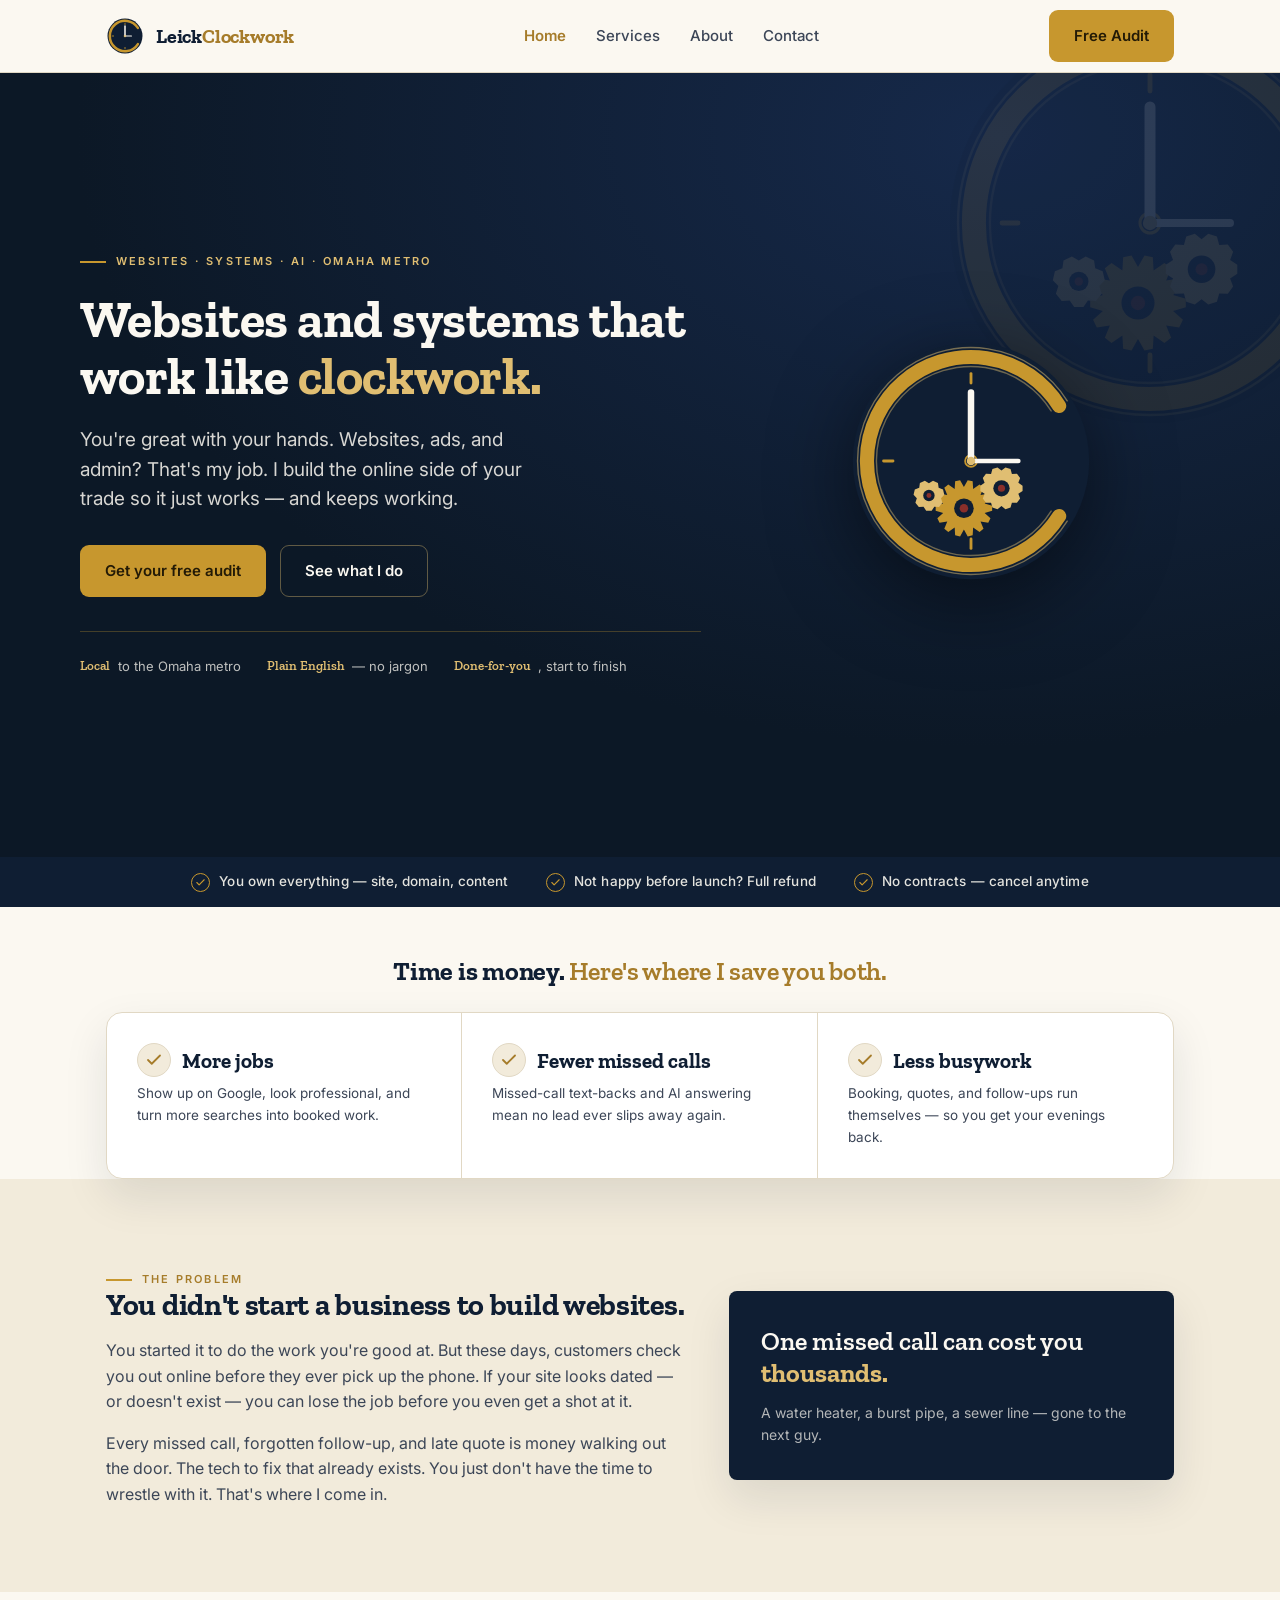
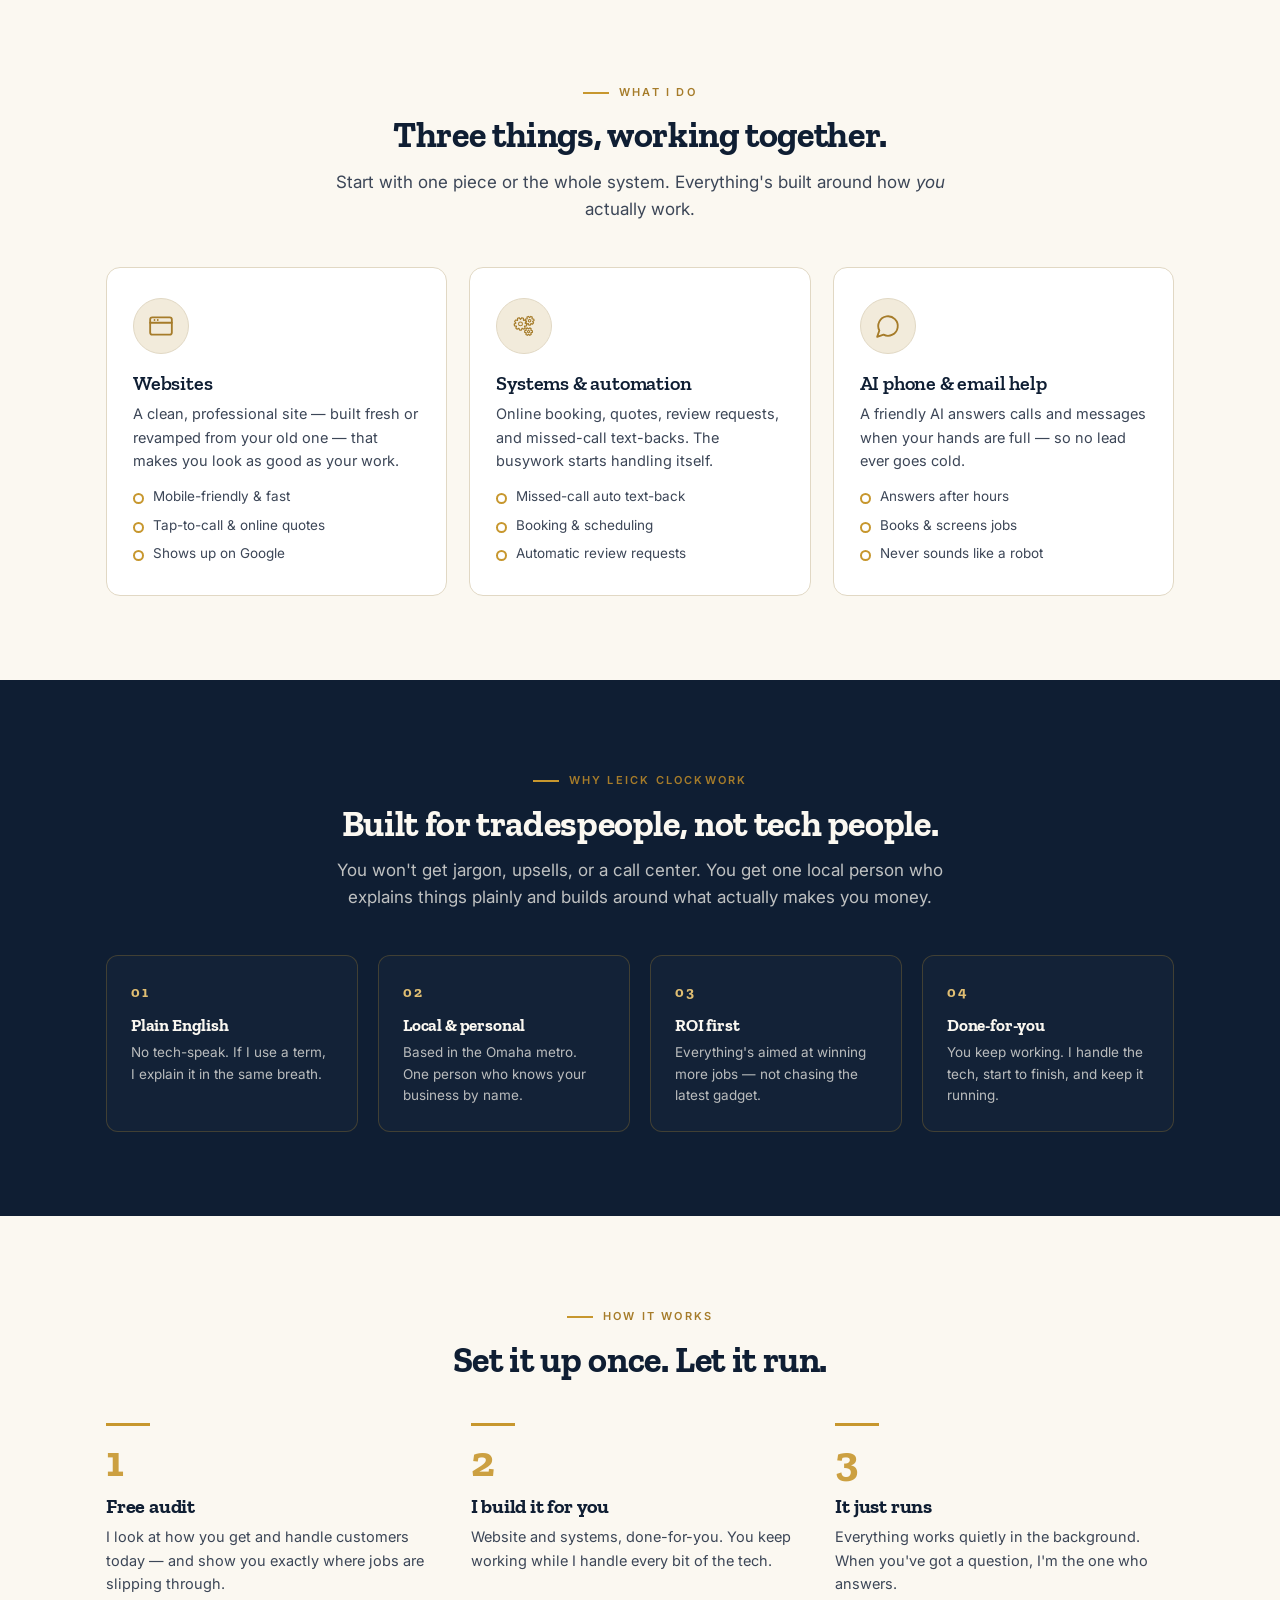
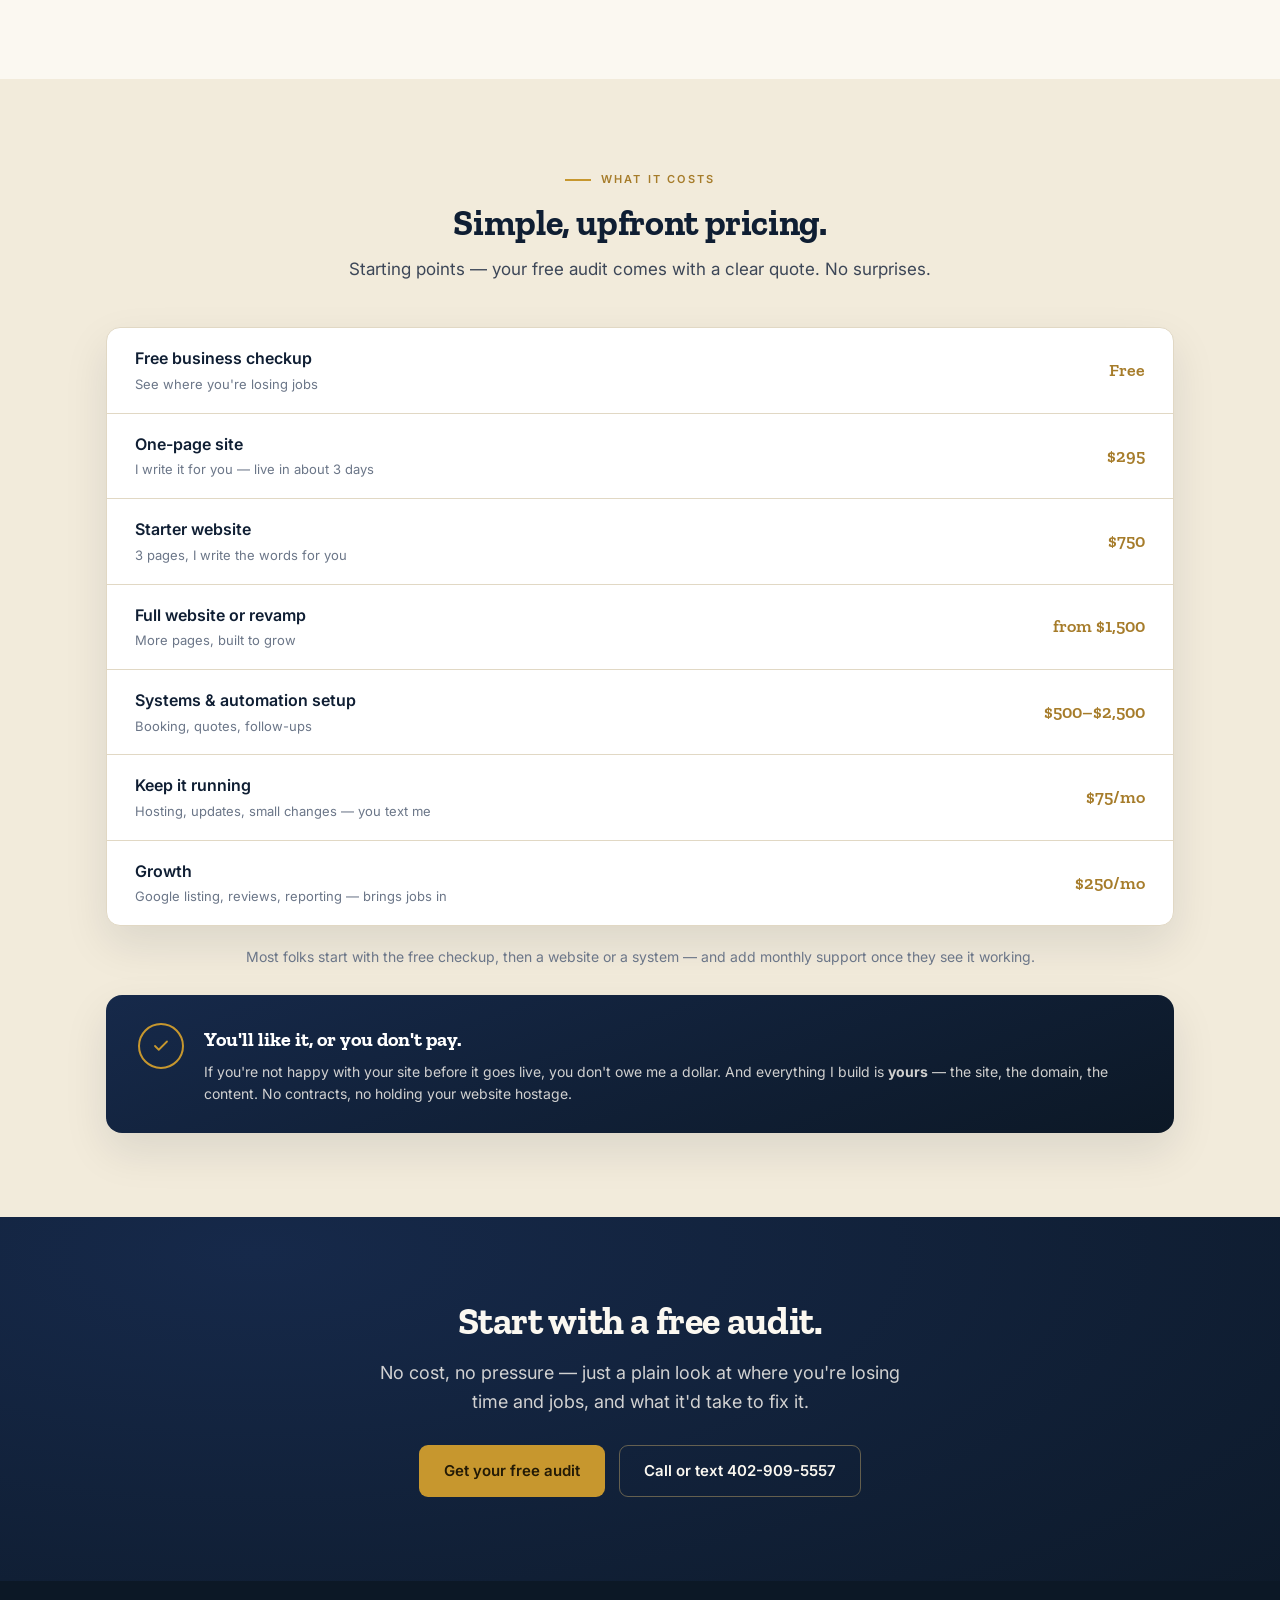
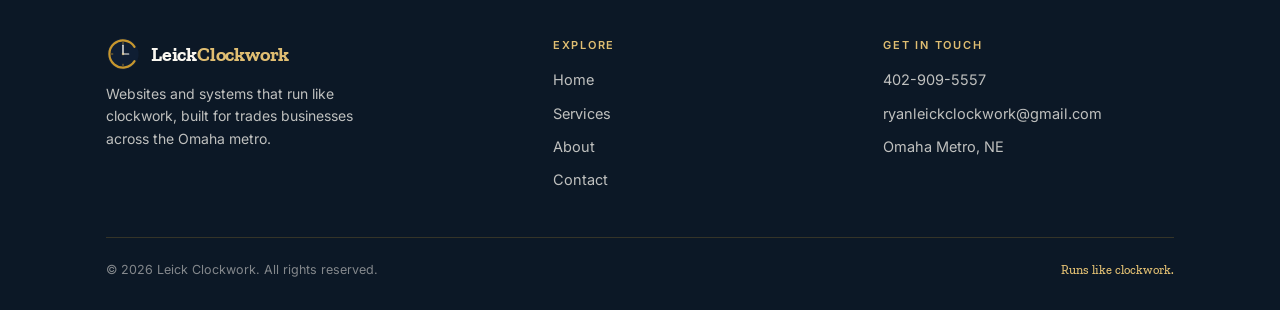
==== commit 9019862c: "Add itemized pricing tiers and satisfaction guarantee Adds a free checkup, one-page site, and monthl" ====
--- a/index.html
+++ b/index.html
@@ -35,7 +35,7 @@
 
 <!-- HERO -->
 <section class="hero">
-  <div class="bg-emblem" data-logo="emblem" data-size="440"></div>
+  <div class="bg-emblem" data-logo="emblem" data-size="440" data-spin></div>
   <div class="container hero-inner">
     <div class="hero-text">
       <span class="eyebrow">Websites · Systems · AI · Omaha Metro</span>
@@ -57,6 +57,17 @@
   </div>
 </section>
 
+<!-- TRUST STRIP -->
+<section class="trust-strip">
+  <div class="container">
+    <div class="trust-row">
+      <div class="trust-item"><span class="ti" data-ico="check"></span>You own everything — site, domain, content</div>
+      <div class="trust-item"><span class="ti" data-ico="check"></span>Not happy before launch? Full refund</div>
+      <div class="trust-item"><span class="ti" data-ico="check"></span>No contracts — cancel anytime</div>
+    </div>
+  </div>
+</section>
+
 <!-- BENEFIT STRIP -->
 <section class="benefits">
   <div class="container">
@@ -166,13 +177,23 @@
       <p>Starting points — your free audit comes with a clear quote. No surprises.</p>
     </div>
     <div class="price-table reveal">
-      <div class="price-row"><div class="pl">AI &amp; website audit<small>See where you're losing jobs</small></div><div class="pr free">Free</div></div>
-      <div class="price-row"><div class="pl">Starter website<small>Clean, simple, gets you online</small></div><div class="pr">from $750</div></div>
+      <div class="price-row"><div class="pl">Free business checkup<small>See where you're losing jobs</small></div><div class="pr free">Free</div></div>
+      <div class="price-row"><div class="pl">One-page site<small>I write it for you — live in about 3 days</small></div><div class="pr">$295</div></div>
+      <div class="price-row"><div class="pl">Starter website<small>3 pages, I write the words for you</small></div><div class="pr">$750</div></div>
       <div class="price-row"><div class="pl">Full website or revamp<small>More pages, built to grow</small></div><div class="pr">from $1,500</div></div>
       <div class="price-row"><div class="pl">Systems &amp; automation setup<small>Booking, quotes, follow-ups</small></div><div class="pr">$500–$2,500</div></div>
-      <div class="price-row"><div class="pl">Monthly management<small>I keep it all running</small></div><div class="pr">from $250/mo</div></div>
-    </div>
-    <p class="price-note">Most folks start with the free audit, then a website or a system — and add monthly support once they see it working.</p>
+      <div class="price-row"><div class="pl">Keep it running<small>Hosting, updates, small changes — you text me</small></div><div class="pr">$75/mo</div></div>
+      <div class="price-row"><div class="pl">Growth<small>Google listing, reviews, reporting — brings jobs in</small></div><div class="pr">$250/mo</div></div>
+    </div>
+    <p class="price-note">Most folks start with the free checkup, then a website or a system — and add monthly support once they see it working.</p>
+
+    <div class="guarantee reveal">
+      <div class="g-mark" data-ico="check"></div>
+      <div>
+        <div class="g-title">You'll like it, or you don't pay.</div>
+        <p>If you're not happy with your site before it goes live, you don't owe me a dollar. And everything I build is <b>yours</b> — the site, the domain, the content. No contracts, no holding your website hostage.</p>
+      </div>
+    </div>
   </div>
 </section>
 
--- a/styles.css
+++ b/styles.css
@@ -57,7 +57,9 @@
 
 /* ---------- hero ---------- */
 .hero{background:radial-gradient(120% 130% at 78% 8%,var(--ink-2) 0%,var(--ink-3) 60%);color:var(--paper);position:relative;overflow:hidden;}
-.hero .bg-emblem{position:absolute;right:-90px;top:50%;transform:translateY(-50%);opacity:.10;pointer-events:none;}
+.page-hero{position:relative;overflow:hidden;}
+.page-hero .container{position:relative;z-index:2;}
+.hero .bg-emblem,.page-hero .bg-emblem{position:absolute;right:-90px;top:-70px;opacity:.10;pointer-events:none;}
 .hero-inner{position:relative;z-index:2;display:grid;grid-template-columns:1.15fr .85fr;gap:40px;align-items:center;
   padding:88px 0 96px;}
 .hero .eyebrow{color:var(--brass-lt);}
@@ -79,6 +81,17 @@
 .section-head h2{font-size:36px;font-weight:700;margin-top:14px;}
 .section-head p{margin-top:14px;font-size:17px;color:var(--slate);}
 .tick-rule{height:2px;width:100%;background:linear-gradient(90deg,var(--brass) 0 44px,var(--line) 44px);}
+
+/* trust strip */
+.trust-strip{background:var(--ink);padding:14px 0;}
+.trust-row{display:flex;align-items:center;justify-content:center;gap:38px;flex-wrap:wrap;}
+.trust-item{display:flex;align-items:center;gap:9px;font-size:13.5px;font-weight:500;
+  color:rgba(251,248,241,.9);letter-spacing:.005em;}
+.trust-item .ti{display:flex;align-items:center;justify-content:center;width:19px;height:19px;
+  border-radius:50%;border:1.5px solid var(--brass);color:var(--brass);flex:none;}
+.trust-item .ti svg{width:11px;height:11px;}
+@media(max-width:860px){.trust-row{gap:12px;flex-direction:column;align-items:flex-start;}
+  .trust-strip{padding:16px 0;}}
 
 /* benefit strip */
 .benefits{background:var(--paper);padding:44px 0 0;}
@@ -149,6 +162,35 @@
 .price-row .pr.free{color:var(--brass-deep);}
 .price-note{text-align:center;margin-top:20px;font-size:14px;color:var(--slate-2);}
 
+/* itemized pricing tiers */
+.tiers{display:grid;grid-template-columns:repeat(auto-fit,minmax(300px,1fr));gap:18px;}
+.tier{background:#fff;border:1px solid var(--line);border-radius:14px;padding:26px 26px 24px;
+  box-shadow:var(--shadow);display:flex;flex-direction:column;position:relative;}
+.tier.featured{border:2px solid var(--brass);box-shadow:0 10px 30px rgba(199,151,46,.16);}
+.tier-flag{position:absolute;top:-11px;left:26px;background:var(--brass);color:#231a06;
+  font-size:10px;font-weight:700;letter-spacing:.12em;text-transform:uppercase;padding:4px 11px;border-radius:20px;}
+.tier-head{display:flex;justify-content:space-between;align-items:baseline;gap:14px;margin-bottom:6px;}
+.tier-name{font-family:'Zilla Slab',serif;font-size:19px;font-weight:700;color:var(--ink);}
+.tier-price{font-family:'Zilla Slab',serif;font-size:20px;font-weight:700;color:var(--brass-deep);white-space:nowrap;}
+.tier-price.free{color:var(--brass-deep);}
+.tier-sub{font-size:13.5px;color:var(--slate);margin-bottom:16px;line-height:1.5;}
+.tier-list{list-style:none;padding:0;margin:0 0 4px;display:flex;flex-direction:column;gap:9px;flex:1;}
+.tier-list li{position:relative;padding-left:22px;font-size:13.5px;color:var(--slate);line-height:1.55;}
+.tier-list li::before{content:"";position:absolute;left:0;top:7px;width:9px;height:9px;border-radius:50%;
+  border:2px solid var(--brass);}
+.tier-list li b{color:var(--ink);font-weight:600;}
+.tier-note{margin-top:14px;padding-top:13px;border-top:1px solid var(--line);
+  font-size:12px;color:var(--slate-2);line-height:1.5;}
+
+/* satisfaction guarantee */
+.guarantee{margin-top:26px;background:linear-gradient(160deg,var(--ink-2),var(--ink-3));
+  border-radius:16px;padding:28px 32px;display:flex;gap:20px;align-items:flex-start;box-shadow:var(--shadow);}
+.guarantee .g-mark{flex:none;width:46px;height:46px;border-radius:50%;border:2px solid var(--brass);
+  display:flex;align-items:center;justify-content:center;color:var(--brass);}
+.guarantee .g-title{font-family:'Zilla Slab',serif;font-size:20px;font-weight:700;color:#fff;margin-bottom:6px;}
+.guarantee p{font-size:14px;color:rgba(251,248,241,.82);line-height:1.6;margin:0;}
+@media(max-width:640px){.guarantee{flex-direction:column;gap:14px;padding:24px;}}
+
 /* CTA band */
 .cta-band{background:radial-gradient(120% 160% at 20% 10%,var(--ink-2),var(--ink-3));color:var(--paper);text-align:center;}
 .cta-band h2{color:var(--paper);font-size:38px;font-weight:700;}
@@ -165,6 +207,7 @@
 .svc-detail{display:grid;grid-template-columns:1fr 1fr;gap:44px;align-items:center;padding:50px 0;border-bottom:1px solid var(--line);}
 .svc-detail:last-of-type{border-bottom:none;}
 .svc-detail.flip .svc-text{order:2;}
+.svc-detail.single{grid-template-columns:1fr;max-width:640px;}
 .svc-detail .svc-ico{width:64px;height:64px;border-radius:16px;background:var(--paper-2);border:1px solid var(--line);
   display:flex;align-items:center;justify-content:center;color:var(--brass-deep);margin-bottom:20px;}
 .svc-detail h2{font-size:28px;margin-bottom:12px;}
@@ -172,9 +215,15 @@
 .svc-detail ul{list-style:none;display:flex;flex-direction:column;gap:10px;}
 .svc-detail li{font-size:15px;color:var(--slate);padding-left:26px;position:relative;}
 .svc-detail li::before{content:"";position:absolute;left:0;top:8px;width:9px;height:9px;border-radius:50%;background:var(--brass);}
+.svc-example{margin-top:16px;padding-top:14px;border-top:1px solid var(--line);font-size:15px;}
+.svc-example a{color:var(--brass-deep);font-weight:600;text-decoration:none;}
+.svc-example a:hover{text-decoration:underline;}
 .svc-visual{background:linear-gradient(160deg,var(--ink-2),var(--ink-3));border-radius:16px;min-height:240px;
   display:flex;align-items:center;justify-content:center;box-shadow:var(--shadow);overflow:hidden;}
 .svc-visual .em{opacity:.92;filter:drop-shadow(0 12px 24px rgba(0,0,0,.4));}
+.svc-visual:has(.svc-shot){background:none;box-shadow:none;min-height:0;border-radius:0;}
+.svc-visual .svc-shot{display:block;width:100%;max-width:400px;border-radius:12px;overflow:hidden;box-shadow:0 18px 40px rgba(15,30,51,.28);}
+.svc-visual .svc-shot img{display:block;width:100%;aspect-ratio:4/3;object-fit:cover;object-position:top;}
 
 /* about */
 .about-grid{display:grid;grid-template-columns:.9fr 1.1fr;gap:50px;align-items:start;}
@@ -201,8 +250,9 @@
 .cm:hover{border-color:var(--brass);box-shadow:var(--shadow);transform:translateY(-2px);}
 .cm .cm-ico{width:46px;height:46px;border-radius:50%;background:var(--paper-2);border:1px solid var(--line);
   display:flex;align-items:center;justify-content:center;color:var(--brass-deep);flex:none;}
+.cm>span:last-child{min-width:0;}
 .cm .cm-l{font-size:12px;letter-spacing:.12em;text-transform:uppercase;color:var(--slate-2);font-weight:600;}
-.cm .cm-v{font-family:'Zilla Slab',serif;font-size:19px;font-weight:600;color:var(--ink);margin-top:2px;}
+.cm .cm-v{font-family:'Zilla Slab',serif;font-size:19px;font-weight:600;color:var(--ink);margin-top:2px;overflow-wrap:break-word;}
 .form-card{background:#fff;border:1px solid var(--line);border-radius:16px;padding:34px;box-shadow:var(--shadow);}
 .form-card h2{font-size:24px;margin-bottom:6px;}
 .form-card p.fd{font-size:14.5px;color:var(--slate);margin-bottom:22px;}
@@ -244,7 +294,13 @@
 @media (max-width:920px){
   .hero-inner{grid-template-columns:1fr;gap:20px;padding:64px 0 72px;}
   .hero .hero-visual{display:none;}
+  .hero .bg-emblem,.page-hero .bg-emblem{right:-50px;}
+  .hero .bg-emblem svg,.page-hero .bg-emblem svg{width:220px;height:220px;}
   .hero h1{font-size:42px;}
+  .hero-text{text-align:center;}
+  .hero p.sub{margin-left:auto;margin-right:auto;}
+  .hero .hero-cta{justify-content:center;}
+  .hero .trust{justify-content:center;}
   .cards{grid-template-columns:1fr;}
   .why-grid{grid-template-columns:1fr 1fr;}
   .steps{grid-template-columns:1fr;gap:20px;}
@@ -252,8 +308,8 @@
   .svc-detail{grid-template-columns:1fr;gap:24px;padding:38px 0;}
   .svc-detail.flip .svc-text{order:0;}
   .about-grid{grid-template-columns:1fr;gap:30px;}
-  .about-photo{aspect-ratio:16/10;max-width:420px;}
-  .contact-grid{grid-template-columns:1fr;gap:32px;}
+  .about-photo{aspect-ratio:4/5;max-width:340px;}
+  .contact-grid{grid-template-columns:minmax(0,1fr);gap:32px;}
   .footer-top{grid-template-columns:1fr;gap:28px;}
 }
 @media (max-width:640px){
